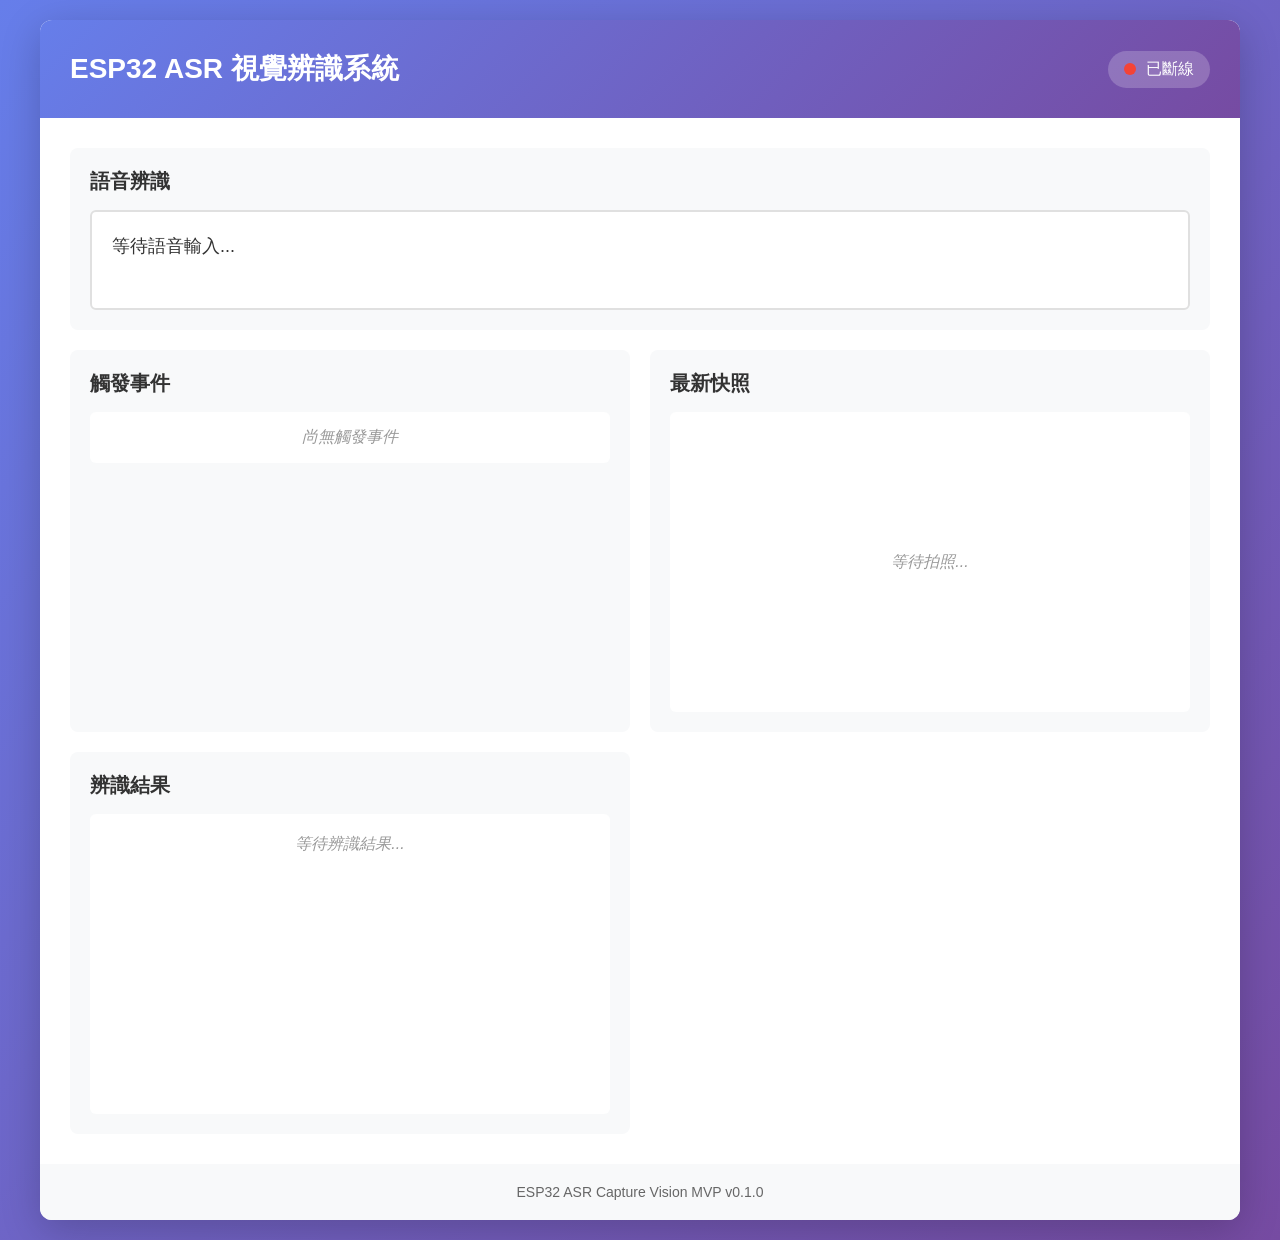
==== web/index.html @ 036031f3 "Initial commit: ESP32 ASR Capture Vision MVP" ====
<!DOCTYPE html>
<html lang="zh-TW">
<head>
    <meta charset="UTF-8">
    <meta name="viewport" content="width=device-width, initial-scale=1.0">
    <title>ESP32 ASR 視覺辨識 MVP</title>
    <link rel="stylesheet" href="style.css">
</head>
<body>
    <div class="container">
        <header>
            <h1>ESP32 ASR 視覺辨識系統</h1>
            <div class="connection-status" id="connectionStatus">
                <span class="status-indicator" id="statusIndicator"></span>
                <span id="statusText">連線中...</span>
            </div>
        </header>

        <main>
            <!-- ASR 文字顯示區域 -->
            <section class="asr-section">
                <h2>語音辨識</h2>
                <div class="asr-display" id="asrDisplay">
                    <div class="asr-text" id="asrText">等待語音輸入...</div>
                </div>
            </section>

            <!-- 觸發事件列表 -->
            <section class="events-section">
                <h2>觸發事件</h2>
                <div class="events-list" id="eventsList">
                    <p class="no-events">尚無觸發事件</p>
                </div>
            </section>

            <!-- 影像顯示區域 -->
            <section class="image-section">
                <h2>最新快照</h2>
                <div class="image-display" id="imageDisplay">
                    <p class="no-image">等待拍照...</p>
                </div>
            </section>

            <!-- 視覺辨識結果 -->
            <section class="vision-section">
                <h2>辨識結果</h2>
                <div class="vision-result" id="visionResult">
                    <p class="no-result">等待辨識結果...</p>
                </div>
            </section>
        </main>

        <footer>
            <p>ESP32 ASR Capture Vision MVP v0.1.0</p>
        </footer>
    </div>

    <script src="app.js"></script>
</body>
</html>
---- web/style.css ----
/* ESP32 ASR Vision MVP - Styles */

* {
    margin: 0;
    padding: 0;
    box-sizing: border-box;
}

body {
    font-family: -apple-system, BlinkMacSystemFont, 'Segoe UI', 'Microsoft JhengHei', sans-serif;
    background: linear-gradient(135deg, #667eea 0%, #764ba2 100%);
    min-height: 100vh;
    padding: 20px;
}

.container {
    max-width: 1200px;
    margin: 0 auto;
    background: white;
    border-radius: 12px;
    box-shadow: 0 10px 40px rgba(0, 0, 0, 0.2);
    overflow: hidden;
}

header {
    background: linear-gradient(135deg, #667eea 0%, #764ba2 100%);
    color: white;
    padding: 30px;
    display: flex;
    justify-content: space-between;
    align-items: center;
}

header h1 {
    font-size: 28px;
    font-weight: 600;
}

.connection-status {
    display: flex;
    align-items: center;
    gap: 10px;
    background: rgba(255, 255, 255, 0.2);
    padding: 8px 16px;
    border-radius: 20px;
}

.status-indicator {
    width: 12px;
    height: 12px;
    border-radius: 50%;
    background: #ffc107;
    animation: pulse 2s infinite;
}

.status-indicator.connected {
    background: #4caf50;
    animation: none;
}

.status-indicator.disconnected {
    background: #f44336;
    animation: none;
}

@keyframes pulse {
    0%, 100% { opacity: 1; }
    50% { opacity: 0.5; }
}

main {
    padding: 30px;
    display: grid;
    grid-template-columns: 1fr 1fr;
    gap: 20px;
}

section {
    background: #f8f9fa;
    border-radius: 8px;
    padding: 20px;
}

section h2 {
    font-size: 20px;
    margin-bottom: 15px;
    color: #333;
}

.asr-section {
    grid-column: 1 / -1;
}

.asr-display {
    background: white;
    border-radius: 6px;
    padding: 20px;
    min-height: 100px;
    border: 2px solid #e0e0e0;
}

.asr-text {
    font-size: 18px;
    line-height: 1.6;
    color: #333;
}

.events-list {
    background: white;
    border-radius: 6px;
    padding: 15px;
    max-height: 300px;
    overflow-y: auto;
}

.event-item {
    padding: 12px;
    margin-bottom: 10px;
    background: #f0f0f0;
    border-radius: 6px;
    border-left: 4px solid #667eea;
}

.event-item .event-time {
    font-size: 12px;
    color: #666;
    margin-bottom: 5px;
}

.event-item .event-text {
    font-size: 14px;
    color: #333;
}

.event-item .event-req-id {
    font-size: 11px;
    color: #999;
    margin-top: 5px;
    font-family: monospace;
}

.image-display {
    background: white;
    border-radius: 6px;
    padding: 20px;
    min-height: 300px;
    display: flex;
    align-items: center;
    justify-content: center;
}

.image-display img {
    max-width: 100%;
    max-height: 400px;
    border-radius: 6px;
}

.vision-result {
    background: white;
    border-radius: 6px;
    padding: 20px;
    min-height: 300px;
}

.vision-result .result-text {
    font-size: 16px;
    line-height: 1.8;
    color: #333;
}

.no-events, .no-image, .no-result {
    color: #999;
    text-align: center;
    font-style: italic;
}

footer {
    background: #f8f9fa;
    padding: 20px;
    text-align: center;
    color: #666;
    font-size: 14px;
}

/* Responsive */
@media (max-width: 768px) {
    main {
        grid-template-columns: 1fr;
    }
    
    header {
        flex-direction: column;
        gap: 15px;
    }
}
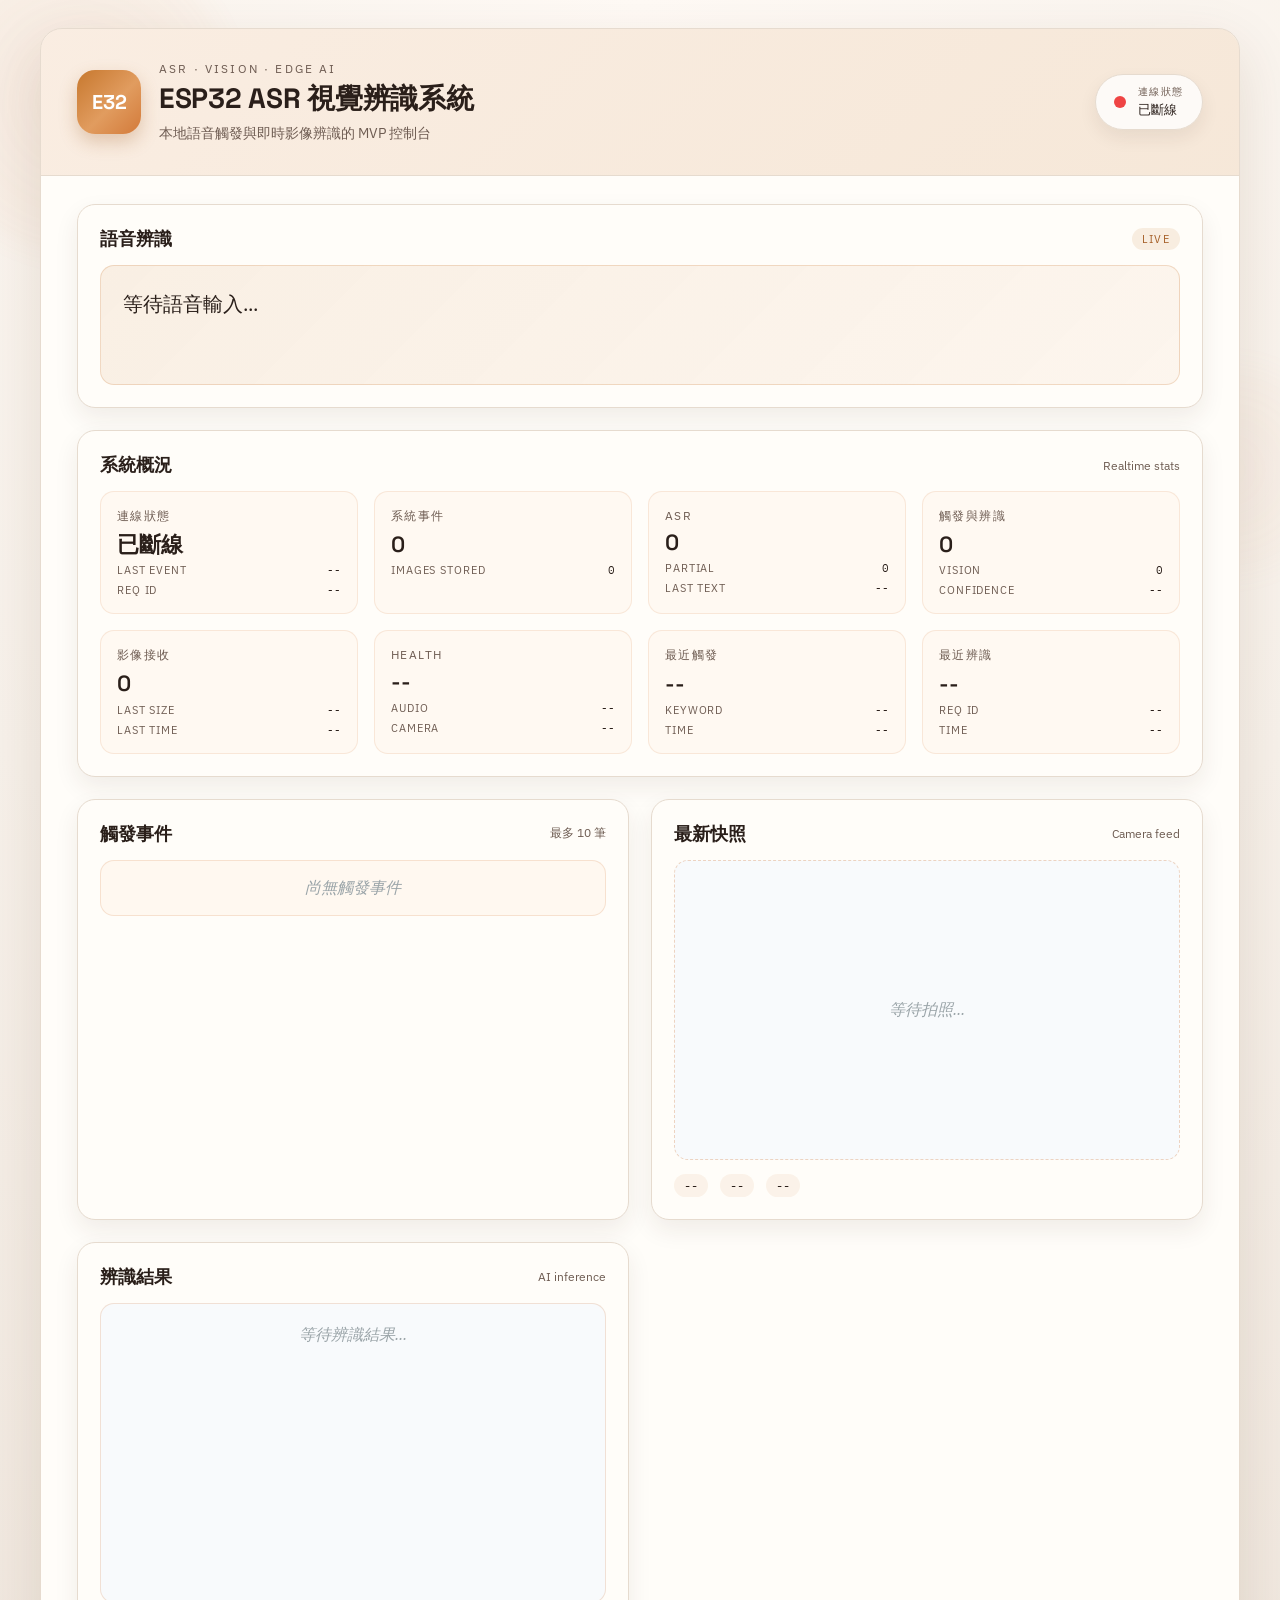
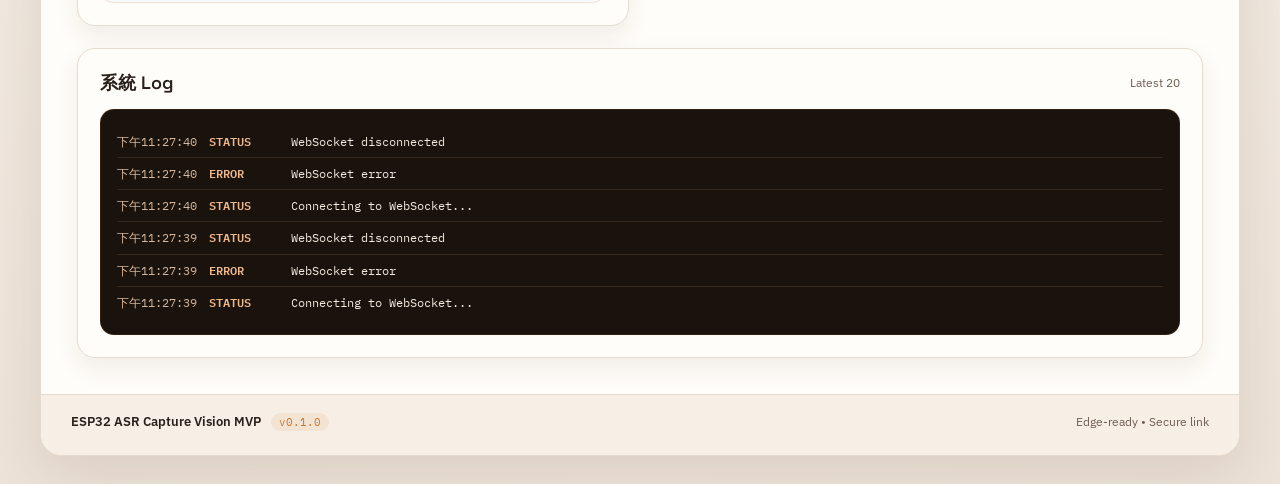
==== commit 4f022e5e: "Updatte Improve Design" ====
--- a/web/index.html
+++ b/web/index.html
@@ -7,52 +7,223 @@
     <link rel="stylesheet" href="style.css">
 </head>
 <body>
-    <div class="container">
-        <header>
-            <h1>ESP32 ASR 視覺辨識系統</h1>
-            <div class="connection-status" id="connectionStatus">
-                <span class="status-indicator" id="statusIndicator"></span>
-                <span id="statusText">連線中...</span>
-            </div>
-        </header>
-
-        <main>
-            <!-- ASR 文字顯示區域 -->
-            <section class="asr-section">
-                <h2>語音辨識</h2>
-                <div class="asr-display" id="asrDisplay">
-                    <div class="asr-text" id="asrText">等待語音輸入...</div>
+    <div class="ambient" aria-hidden="true">
+        <span class="orb orb-1"></span>
+        <span class="orb orb-2"></span>
+        <span class="orb orb-3"></span>
+    </div>
+
+    <div class="page">
+        <div class="container">
+            <header class="topbar">
+                <div class="brand">
+                    <div class="logo">E32</div>
+                    <div class="brand-text">
+                        <p class="eyebrow">ASR · Vision · Edge AI</p>
+                        <h1>ESP32 ASR 視覺辨識系統</h1>
+                        <p class="tagline">本地語音觸發與即時影像辨識的 MVP 控制台</p>
+                    </div>
                 </div>
-            </section>
-
-            <!-- 觸發事件列表 -->
-            <section class="events-section">
-                <h2>觸發事件</h2>
-                <div class="events-list" id="eventsList">
-                    <p class="no-events">尚無觸發事件</p>
+
+                <div class="status-card">
+                    <div class="connection-status" id="connectionStatus">
+                        <span class="status-indicator" id="statusIndicator"></span>
+                        <div class="status-text">
+                            <span class="status-label">連線狀態</span>
+                            <span id="statusText">連線中...</span>
+                        </div>
+                    </div>
                 </div>
-            </section>
-
-            <!-- 影像顯示區域 -->
-            <section class="image-section">
-                <h2>最新快照</h2>
-                <div class="image-display" id="imageDisplay">
-                    <p class="no-image">等待拍照...</p>
+            </header>
+
+            <main class="dashboard">
+                <!-- ASR 文字顯示區域 -->
+                <section class="card asr-section">
+                    <div class="section-header">
+                        <h2>語音辨識</h2>
+                        <span class="section-chip">Live</span>
+                    </div>
+                    <div class="asr-display" id="asrDisplay">
+                        <div class="asr-text" id="asrText">等待語音輸入...</div>
+                    </div>
+                </section>
+
+                <!-- 系統資訊卡 -->
+                <section class="card info-section">
+                    <div class="section-header">
+                        <h2>系統概況</h2>
+                        <span class="section-meta">Realtime stats</span>
+                    </div>
+                    <div class="info-grid">
+                        <div class="info-card">
+                            <p class="info-label">連線狀態</p>
+                            <p class="info-value" id="statWs">連線中</p>
+                            <div class="info-rows">
+                                <div class="info-row">
+                                    <span>Last event</span>
+                                    <span id="statLastEvent">--</span>
+                                </div>
+                                <div class="info-row">
+                                    <span>Req ID</span>
+                                    <span id="statLastReq">--</span>
+                                </div>
+                            </div>
+                        </div>
+                        <div class="info-card">
+                            <p class="info-label">系統事件</p>
+                            <p class="info-value" id="statTotalEvents">0</p>
+                            <div class="info-rows">
+                                <div class="info-row">
+                                    <span>Images stored</span>
+                                    <span id="statImagesStored">0</span>
+                                </div>
+                            </div>
+                        </div>
+                        <div class="info-card">
+                            <p class="info-label">ASR</p>
+                            <p class="info-value" id="statAsrFinal">0</p>
+                            <div class="info-rows">
+                                <div class="info-row">
+                                    <span>Partial</span>
+                                    <span id="statAsrPartial">0</span>
+                                </div>
+                                <div class="info-row">
+                                    <span>Last text</span>
+                                    <span id="statLastAsr">--</span>
+                                </div>
+                            </div>
+                        </div>
+                        <div class="info-card">
+                            <p class="info-label">觸發與辨識</p>
+                            <p class="info-value" id="statTriggers">0</p>
+                            <div class="info-rows">
+                                <div class="info-row">
+                                    <span>Vision</span>
+                                    <span id="statVision">0</span>
+                                </div>
+                                <div class="info-row">
+                                    <span>Confidence</span>
+                                    <span id="statVisionConf">--</span>
+                                </div>
+                            </div>
+                        </div>
+                        <div class="info-card">
+                            <p class="info-label">影像接收</p>
+                            <p class="info-value" id="statImages">0</p>
+                            <div class="info-rows">
+                                <div class="info-row">
+                                    <span>Last size</span>
+                                    <span id="statImageSize">--</span>
+                                </div>
+                                <div class="info-row">
+                                    <span>Last time</span>
+                                    <span id="statImageTime">--</span>
+                                </div>
+                            </div>
+                        </div>
+                        <div class="info-card">
+                            <p class="info-label">Health</p>
+                            <p class="info-value" id="statHealth">--</p>
+                            <div class="info-rows">
+                                <div class="info-row">
+                                    <span>Audio</span>
+                                    <span id="statAudio">--</span>
+                                </div>
+                                <div class="info-row">
+                                    <span>Camera</span>
+                                    <span id="statCamera">--</span>
+                                </div>
+                            </div>
+                        </div>
+                        <div class="info-card">
+                            <p class="info-label">最近觸發</p>
+                            <p class="info-value" id="statLastTrigger">--</p>
+                            <div class="info-rows">
+                                <div class="info-row">
+                                    <span>Keyword</span>
+                                    <span id="statTriggerKeyword">--</span>
+                                </div>
+                                <div class="info-row">
+                                    <span>Time</span>
+                                    <span id="statTriggerTime">--</span>
+                                </div>
+                            </div>
+                        </div>
+                        <div class="info-card">
+                            <p class="info-label">最近辨識</p>
+                            <p class="info-value" id="statLastVision">--</p>
+                            <div class="info-rows">
+                                <div class="info-row">
+                                    <span>Req ID</span>
+                                    <span id="statVisionReq">--</span>
+                                </div>
+                                <div class="info-row">
+                                    <span>Time</span>
+                                    <span id="statVisionTime">--</span>
+                                </div>
+                            </div>
+                        </div>
+                    </div>
+                </section>
+
+                <!-- 觸發事件列表 -->
+                <section class="card events-section">
+                    <div class="section-header">
+                        <h2>觸發事件</h2>
+                        <span class="section-meta">最多 10 筆</span>
+                    </div>
+                    <div class="events-list" id="eventsList">
+                        <p class="no-events">尚無觸發事件</p>
+                    </div>
+                </section>
+
+                <!-- 影像顯示區域 -->
+                <section class="card image-section">
+                    <div class="section-header">
+                        <h2>最新快照</h2>
+                        <span class="section-meta">Camera feed</span>
+                    </div>
+                    <div class="image-display" id="imageDisplay">
+                        <p class="no-image">等待拍照...</p>
+                    </div>
+                    <div class="image-meta">
+                        <span id="imageFilename">--</span>
+                        <span id="imageSize">--</span>
+                        <span id="imageTime">--</span>
+                    </div>
+                </section>
+
+                <!-- 視覺辨識結果 -->
+                <section class="card vision-section">
+                    <div class="section-header">
+                        <h2>辨識結果</h2>
+                        <span class="section-meta">AI inference</span>
+                    </div>
+                    <div class="vision-result" id="visionResult">
+                        <p class="no-result">等待辨識結果...</p>
+                    </div>
+                </section>
+
+                <!-- 系統 Log -->
+                <section class="card log-section">
+                    <div class="section-header">
+                        <h2>系統 Log</h2>
+                        <span class="section-meta">Latest 20</span>
+                    </div>
+                    <div class="log-list" id="logList">
+                        <p class="no-log">尚無系統紀錄</p>
+                    </div>
+                </section>
+            </main>
+
+            <footer>
+                <div class="footer-left">
+                    <span class="footer-title">ESP32 ASR Capture Vision MVP</span>
+                    <span class="footer-version">v0.1.0</span>
                 </div>
-            </section>
-
-            <!-- 視覺辨識結果 -->
-            <section class="vision-section">
-                <h2>辨識結果</h2>
-                <div class="vision-result" id="visionResult">
-                    <p class="no-result">等待辨識結果...</p>
-                </div>
-            </section>
-        </main>
-
-        <footer>
-            <p>ESP32 ASR Capture Vision MVP v0.1.0</p>
-        </footer>
+                <span class="footer-right">Edge-ready • Secure link</span>
+            </footer>
+        </div>
     </div>
 
     <script src="app.js"></script>
--- a/web/style.css
+++ b/web/style.css
@@ -1,4 +1,20 @@
-/* ESP32 ASR Vision MVP - Styles */
+@import url('https://fonts.googleapis.com/css2?family=IBM+Plex+Mono:wght@400;500&family=IBM+Plex+Sans:wght@400;500;600&family=Space+Grotesk:wght@400;500;600;700&display=swap');
+
+:root {
+    color-scheme: light;
+    --bg-1: #f7f1ea;
+    --bg-2: #ede3d9;
+    --ink: #2a1f1a;
+    --muted: #6e5c52;
+    --card: #fffdf9;
+    --border: #e6dbcf;
+    --accent: #c7782e;
+    --accent-soft: rgba(199, 120, 46, 0.1);
+    --accent-2: #d37a3a;
+    --shadow: 0 20px 60px rgba(70, 42, 20, 0.12);
+    --shadow-soft: 0 10px 24px rgba(70, 42, 20, 0.08);
+    --radius: 18px;
+}
 
 * {
     margin: 0;
@@ -7,84 +23,237 @@
 }
 
 body {
-    font-family: -apple-system, BlinkMacSystemFont, 'Segoe UI', 'Microsoft JhengHei', sans-serif;
-    background: linear-gradient(135deg, #667eea 0%, #764ba2 100%);
+    font-family: 'IBM Plex Sans', 'Microsoft JhengHei', sans-serif;
+    color: var(--ink);
+    background: radial-gradient(circle at top, #fffaf5 0%, var(--bg-1) 45%, var(--bg-2) 100%);
     min-height: 100vh;
-    padding: 20px;
+    padding: 28px;
+    position: relative;
+    overflow-x: hidden;
+}
+
+.ambient {
+    position: fixed;
+    inset: 0;
+    pointer-events: none;
+    overflow: hidden;
+    z-index: 0;
+}
+
+.orb {
+    position: absolute;
+    border-radius: 999px;
+    filter: blur(12px);
+    opacity: 0.35;
+    animation: float 12s ease-in-out infinite;
+}
+
+.orb-1 {
+    width: 320px;
+    height: 320px;
+    background: radial-gradient(circle, rgba(211, 122, 58, 0.28), rgba(211, 122, 58, 0));
+    top: -60px;
+    left: -80px;
+}
+
+.orb-2 {
+    width: 280px;
+    height: 280px;
+    background: radial-gradient(circle, rgba(199, 120, 46, 0.24), rgba(199, 120, 46, 0));
+    bottom: -80px;
+    right: 10%;
+    animation-delay: 1.5s;
+}
+
+.orb-3 {
+    width: 220px;
+    height: 220px;
+    background: radial-gradient(circle, rgba(221, 166, 125, 0.22), rgba(221, 166, 125, 0));
+    top: 40%;
+    right: -60px;
+    animation-delay: 3s;
+}
+
+@keyframes float {
+    0%, 100% {
+        transform: translateY(0px) translateX(0px);
+    }
+    50% {
+        transform: translateY(-12px) translateX(8px);
+    }
+}
+
+.page {
+    position: relative;
+    z-index: 1;
 }
 
 .container {
     max-width: 1200px;
     margin: 0 auto;
-    background: white;
-    border-radius: 12px;
-    box-shadow: 0 10px 40px rgba(0, 0, 0, 0.2);
+    background: var(--card);
+    border-radius: calc(var(--radius) + 4px);
+    box-shadow: var(--shadow);
+    border: 1px solid var(--border);
     overflow: hidden;
 }
 
-header {
-    background: linear-gradient(135deg, #667eea 0%, #764ba2 100%);
+.topbar {
+    display: grid;
+    grid-template-columns: 1fr auto;
+    gap: 24px;
+    align-items: center;
+    padding: 32px 36px;
+    background: linear-gradient(135deg, rgba(211, 122, 58, 0.12), rgba(199, 120, 46, 0.16));
+    border-bottom: 1px solid var(--border);
+}
+
+.brand {
+    display: flex;
+    align-items: center;
+    gap: 18px;
+}
+
+.logo {
+    width: 64px;
+    height: 64px;
+    border-radius: 18px;
+    display: grid;
+    place-items: center;
+    font-family: 'Space Grotesk', sans-serif;
+    font-weight: 700;
+    font-size: 20px;
     color: white;
-    padding: 30px;
-    display: flex;
-    justify-content: space-between;
-    align-items: center;
-}
-
-header h1 {
+    background: linear-gradient(135deg, var(--accent), #e19c5f 55%, var(--accent-2));
+    box-shadow: 0 8px 18px rgba(162, 92, 35, 0.28);
+}
+
+.brand-text h1 {
+    font-family: 'Space Grotesk', sans-serif;
     font-size: 28px;
-    font-weight: 600;
+    font-weight: 700;
+    letter-spacing: -0.01em;
+    margin-bottom: 6px;
+}
+
+.eyebrow {
+    font-size: 12px;
+    text-transform: uppercase;
+    letter-spacing: 0.18em;
+    color: var(--muted);
+    margin-bottom: 4px;
+}
+
+.tagline {
+    font-size: 14px;
+    color: var(--muted);
+}
+
+.status-card {
+    background: rgba(255, 255, 255, 0.8);
+    border: 1px solid var(--border);
+    border-radius: 999px;
+    padding: 10px 18px;
+    box-shadow: 0 8px 18px rgba(70, 42, 20, 0.08);
 }
 
 .connection-status {
     display: flex;
     align-items: center;
-    gap: 10px;
-    background: rgba(255, 255, 255, 0.2);
-    padding: 8px 16px;
-    border-radius: 20px;
+    gap: 12px;
 }
 
 .status-indicator {
     width: 12px;
     height: 12px;
     border-radius: 50%;
-    background: #ffc107;
+    background: #f59e0b;
     animation: pulse 2s infinite;
 }
 
 .status-indicator.connected {
-    background: #4caf50;
+    background: #22c55e;
     animation: none;
 }
 
 .status-indicator.disconnected {
-    background: #f44336;
+    background: #ef4444;
     animation: none;
 }
 
+.status-text {
+    display: flex;
+    flex-direction: column;
+    gap: 2px;
+    font-size: 13px;
+}
+
+.status-label {
+    text-transform: uppercase;
+    letter-spacing: 0.16em;
+    font-size: 10px;
+    color: var(--muted);
+}
+
 @keyframes pulse {
-    0%, 100% { opacity: 1; }
-    50% { opacity: 0.5; }
-}
-
-main {
-    padding: 30px;
+    0%, 100% {
+        opacity: 1;
+    }
+    50% {
+        opacity: 0.4;
+    }
+}
+
+.dashboard {
+    padding: 28px 36px 36px;
     display: grid;
-    grid-template-columns: 1fr 1fr;
-    gap: 20px;
-}
-
-section {
-    background: #f8f9fa;
-    border-radius: 8px;
-    padding: 20px;
-}
-
-section h2 {
-    font-size: 20px;
-    margin-bottom: 15px;
-    color: #333;
+    grid-template-columns: repeat(2, minmax(0, 1fr));
+    gap: 22px;
+}
+
+.card {
+    background: var(--card);
+    border-radius: var(--radius);
+    border: 1px solid var(--border);
+    padding: 22px;
+    box-shadow: var(--shadow-soft);
+    display: flex;
+    flex-direction: column;
+    gap: 14px;
+    transition: transform 0.2s ease, box-shadow 0.2s ease, border-color 0.2s ease;
+}
+
+.card:hover {
+    transform: translateY(-1px);
+    box-shadow: 0 16px 36px rgba(70, 42, 20, 0.14);
+    border-color: rgba(199, 120, 46, 0.35);
+}
+
+.section-header {
+    display: flex;
+    align-items: center;
+    justify-content: space-between;
+}
+
+.section-header h2 {
+    font-family: 'Space Grotesk', sans-serif;
+    font-size: 18px;
+    font-weight: 600;
+}
+
+.section-chip {
+    background: rgba(199, 120, 46, 0.12);
+    color: #a55f27;
+    border-radius: 999px;
+    font-size: 11px;
+    padding: 4px 10px;
+    letter-spacing: 0.12em;
+    text-transform: uppercase;
+}
+
+.section-meta {
+    font-size: 12px;
+    color: var(--muted);
 }
 
 .asr-section {
@@ -92,104 +261,318 @@
 }
 
 .asr-display {
+    background: linear-gradient(135deg, rgba(199, 120, 46, 0.1), rgba(211, 122, 58, 0.06));
+    border-radius: 14px;
+    padding: 22px;
+    min-height: 120px;
+    border: 1px solid rgba(199, 120, 46, 0.22);
+}
+
+.asr-text {
+    font-size: 20px;
+    line-height: 1.6;
+    color: var(--ink);
+}
+
+.events-list {
+    background: #fff8f0;
+    border-radius: 14px;
+    padding: 16px;
+    max-height: 320px;
+    overflow-y: auto;
+    border: 1px solid rgba(211, 122, 58, 0.18);
+}
+
+.event-item {
+    padding: 12px 14px;
+    margin-bottom: 10px;
     background: white;
-    border-radius: 6px;
-    padding: 20px;
-    min-height: 100px;
-    border: 2px solid #e0e0e0;
-}
-
-.asr-text {
-    font-size: 18px;
-    line-height: 1.6;
-    color: #333;
-}
-
-.events-list {
-    background: white;
-    border-radius: 6px;
-    padding: 15px;
-    max-height: 300px;
-    overflow-y: auto;
-}
-
-.event-item {
-    padding: 12px;
-    margin-bottom: 10px;
-    background: #f0f0f0;
-    border-radius: 6px;
-    border-left: 4px solid #667eea;
+    border-radius: 12px;
+    border-left: 4px solid var(--accent-2);
+    box-shadow: 0 6px 14px rgba(70, 42, 20, 0.08);
+}
+
+.event-item:last-child {
+    margin-bottom: 0;
 }
 
 .event-item .event-time {
     font-size: 12px;
-    color: #666;
-    margin-bottom: 5px;
+    color: var(--muted);
+    margin-bottom: 6px;
 }
 
 .event-item .event-text {
     font-size: 14px;
-    color: #333;
+    color: var(--ink);
 }
 
 .event-item .event-req-id {
     font-size: 11px;
-    color: #999;
-    margin-top: 5px;
-    font-family: monospace;
+    color: #9aa4a8;
+    margin-top: 6px;
+    font-family: 'IBM Plex Mono', monospace;
 }
 
 .image-display {
-    background: white;
-    border-radius: 6px;
+    background: #f8fafc;
+    border-radius: 14px;
     padding: 20px;
     min-height: 300px;
     display: flex;
     align-items: center;
     justify-content: center;
+    border: 1px dashed rgba(211, 122, 58, 0.3);
 }
 
 .image-display img {
     max-width: 100%;
     max-height: 400px;
-    border-radius: 6px;
+    border-radius: 10px;
+    box-shadow: 0 10px 24px rgba(15, 23, 42, 0.16);
+}
+
+.image-meta {
+    display: flex;
+    flex-wrap: wrap;
+    gap: 12px;
+    font-size: 12px;
+    color: var(--muted);
+}
+
+.image-meta span {
+    background: rgba(199, 120, 46, 0.08);
+    border-radius: 999px;
+    padding: 4px 10px;
+    font-family: 'IBM Plex Mono', monospace;
+    color: var(--ink);
 }
 
 .vision-result {
-    background: white;
-    border-radius: 6px;
+    background: #f8fafc;
+    border-radius: 14px;
     padding: 20px;
     min-height: 300px;
+    border: 1px solid rgba(211, 122, 58, 0.2);
 }
 
 .vision-result .result-text {
     font-size: 16px;
     line-height: 1.8;
-    color: #333;
-}
-
-.no-events, .no-image, .no-result {
-    color: #999;
+    color: var(--ink);
+}
+
+.no-events,
+.no-image,
+.no-result,
+.no-log {
+    color: #9aa4a8;
     text-align: center;
     font-style: italic;
 }
 
 footer {
-    background: #f8f9fa;
-    padding: 20px;
-    text-align: center;
-    color: #666;
-    font-size: 14px;
-}
-
-/* Responsive */
-@media (max-width: 768px) {
-    main {
+    padding: 18px 30px 24px;
+    display: flex;
+    align-items: center;
+    justify-content: space-between;
+    background: #f7efe6;
+    border-top: 1px solid var(--border);
+    font-size: 13px;
+    color: var(--muted);
+}
+
+.footer-left {
+    display: flex;
+    align-items: center;
+    gap: 10px;
+}
+
+.footer-title {
+    font-weight: 600;
+    color: var(--ink);
+}
+
+.footer-version {
+    font-family: 'IBM Plex Mono', monospace;
+    background: var(--accent-soft);
+    color: var(--accent);
+    padding: 2px 8px;
+    border-radius: 999px;
+    font-size: 11px;
+}
+
+.footer-right {
+    font-size: 12px;
+}
+
+.info-section {
+    grid-column: 1 / -1;
+}
+
+.info-grid {
+    display: grid;
+    grid-template-columns: repeat(4, minmax(0, 1fr));
+    gap: 16px;
+}
+
+.info-card {
+    background: #fff9f2;
+    border-radius: 14px;
+    padding: 16px;
+    border: 1px solid rgba(211, 122, 58, 0.14);
+    display: flex;
+    flex-direction: column;
+    gap: 6px;
+}
+
+.info-label {
+    font-size: 12px;
+    text-transform: uppercase;
+    letter-spacing: 0.12em;
+    color: var(--muted);
+}
+
+.info-value {
+    font-family: 'Space Grotesk', sans-serif;
+    font-size: 22px;
+    font-weight: 600;
+    color: var(--ink);
+    line-height: 1.2;
+    white-space: nowrap;
+    overflow: hidden;
+    text-overflow: ellipsis;
+}
+
+.info-sub {
+    font-size: 12px;
+    color: var(--muted);
+}
+
+.info-rows {
+    display: flex;
+    flex-direction: column;
+    gap: 6px;
+}
+
+.info-row {
+    display: flex;
+    justify-content: space-between;
+    gap: 10px;
+    font-size: 11px;
+    text-transform: uppercase;
+    letter-spacing: 0.08em;
+    color: var(--muted);
+}
+
+.info-row span:last-child {
+    font-family: 'IBM Plex Mono', monospace;
+    color: var(--ink);
+    text-transform: none;
+    letter-spacing: 0;
+    font-size: 11px;
+}
+
+.log-section {
+    grid-column: 1 / -1;
+}
+
+.log-list {
+    background: #1a120d;
+    color: #f3e9df;
+    border-radius: 14px;
+    padding: 16px;
+    min-height: 180px;
+    max-height: 260px;
+    overflow-y: auto;
+    font-family: 'IBM Plex Mono', monospace;
+    font-size: 12px;
+    line-height: 1.6;
+    border: 1px solid rgba(90, 52, 24, 0.45);
+}
+
+.log-line {
+    display: flex;
+    gap: 12px;
+    align-items: flex-start;
+    padding: 6px 0;
+    border-bottom: 1px solid rgba(224, 174, 130, 0.14);
+}
+
+.log-line:last-child {
+    border-bottom: none;
+}
+
+.log-time {
+    color: #d7b79b;
+    min-width: 64px;
+}
+
+.log-tag {
+    color: #f0b887;
+    font-weight: 600;
+    min-width: 70px;
+}
+
+.log-msg {
+    color: #f3e9df;
+    flex: 1;
+}
+
+@media (max-width: 980px) {
+    .topbar {
         grid-template-columns: 1fr;
     }
-    
-    header {
+
+    .status-card {
+        width: fit-content;
+    }
+
+    .info-grid {
+        grid-template-columns: repeat(2, minmax(0, 1fr));
+    }
+}
+
+@media (max-width: 860px) {
+    body {
+        padding: 18px;
+    }
+
+    .dashboard {
+        grid-template-columns: 1fr;
+        padding: 24px;
+    }
+
+    .brand {
         flex-direction: column;
-        gap: 15px;
-    }
-}
+        align-items: flex-start;
+    }
+
+    footer {
+        flex-direction: column;
+        gap: 8px;
+        align-items: flex-start;
+    }
+}
+
+@media (max-width: 720px) {
+    .info-grid {
+        grid-template-columns: 1fr;
+    }
+}
+
+@media (max-width: 560px) {
+    .topbar {
+        padding: 24px;
+    }
+
+    .brand-text h1 {
+        font-size: 22px;
+    }
+
+    .logo {
+        width: 54px;
+        height: 54px;
+        font-size: 18px;
+    }
+}
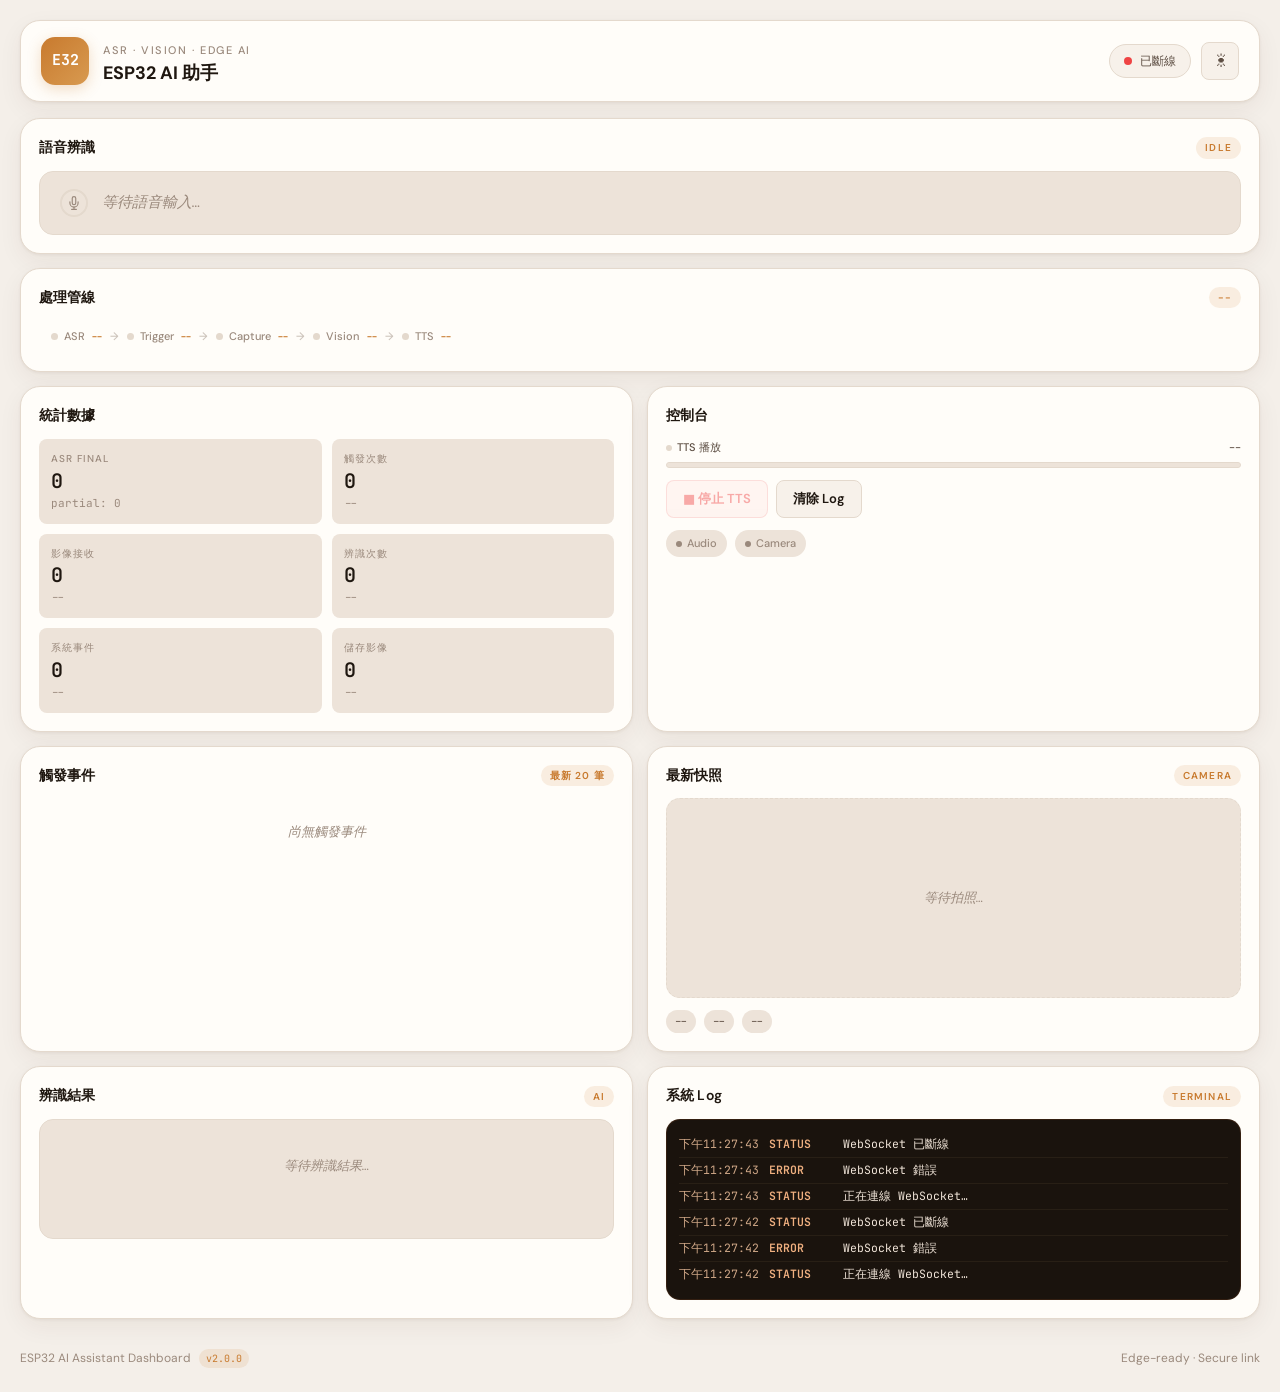
==== commit 55f40f96: "update Web Design" ====
--- a/web/index.html
+++ b/web/index.html
@@ -1,231 +1,308 @@
 <!DOCTYPE html>
-<html lang="zh-TW">
+<html lang="zh-TW" data-theme="light">
 <head>
-    <meta charset="UTF-8">
-    <meta name="viewport" content="width=device-width, initial-scale=1.0">
-    <title>ESP32 ASR 視覺辨識 MVP</title>
-    <link rel="stylesheet" href="style.css">
+  <meta charset="UTF-8">
+  <meta name="viewport" content="width=device-width, initial-scale=1.0">
+  <meta name="description" content="ESP32 AI 語音視覺辨識助手即時控制台">
+  <meta name="theme-color" content="#c87a2e">
+  <title>ESP32 AI Assistant</title>
+  <link rel="manifest" href="manifest.json">
+  <link rel="stylesheet" href="style.css">
 </head>
 <body>
-    <div class="ambient" aria-hidden="true">
-        <span class="orb orb-1"></span>
-        <span class="orb orb-2"></span>
-        <span class="orb orb-3"></span>
-    </div>
-
-    <div class="page">
-        <div class="container">
-            <header class="topbar">
-                <div class="brand">
-                    <div class="logo">E32</div>
-                    <div class="brand-text">
-                        <p class="eyebrow">ASR · Vision · Edge AI</p>
-                        <h1>ESP32 ASR 視覺辨識系統</h1>
-                        <p class="tagline">本地語音觸發與即時影像辨識的 MVP 控制台</p>
-                    </div>
-                </div>
-
-                <div class="status-card">
-                    <div class="connection-status" id="connectionStatus">
-                        <span class="status-indicator" id="statusIndicator"></span>
-                        <div class="status-text">
-                            <span class="status-label">連線狀態</span>
-                            <span id="statusText">連線中...</span>
-                        </div>
-                    </div>
-                </div>
-            </header>
-
-            <main class="dashboard">
-                <!-- ASR 文字顯示區域 -->
-                <section class="card asr-section">
-                    <div class="section-header">
-                        <h2>語音辨識</h2>
-                        <span class="section-chip">Live</span>
-                    </div>
-                    <div class="asr-display" id="asrDisplay">
-                        <div class="asr-text" id="asrText">等待語音輸入...</div>
-                    </div>
-                </section>
-
-                <!-- 系統資訊卡 -->
-                <section class="card info-section">
-                    <div class="section-header">
-                        <h2>系統概況</h2>
-                        <span class="section-meta">Realtime stats</span>
-                    </div>
-                    <div class="info-grid">
-                        <div class="info-card">
-                            <p class="info-label">連線狀態</p>
-                            <p class="info-value" id="statWs">連線中</p>
-                            <div class="info-rows">
-                                <div class="info-row">
-                                    <span>Last event</span>
-                                    <span id="statLastEvent">--</span>
-                                </div>
-                                <div class="info-row">
-                                    <span>Req ID</span>
-                                    <span id="statLastReq">--</span>
-                                </div>
-                            </div>
-                        </div>
-                        <div class="info-card">
-                            <p class="info-label">系統事件</p>
-                            <p class="info-value" id="statTotalEvents">0</p>
-                            <div class="info-rows">
-                                <div class="info-row">
-                                    <span>Images stored</span>
-                                    <span id="statImagesStored">0</span>
-                                </div>
-                            </div>
-                        </div>
-                        <div class="info-card">
-                            <p class="info-label">ASR</p>
-                            <p class="info-value" id="statAsrFinal">0</p>
-                            <div class="info-rows">
-                                <div class="info-row">
-                                    <span>Partial</span>
-                                    <span id="statAsrPartial">0</span>
-                                </div>
-                                <div class="info-row">
-                                    <span>Last text</span>
-                                    <span id="statLastAsr">--</span>
-                                </div>
-                            </div>
-                        </div>
-                        <div class="info-card">
-                            <p class="info-label">觸發與辨識</p>
-                            <p class="info-value" id="statTriggers">0</p>
-                            <div class="info-rows">
-                                <div class="info-row">
-                                    <span>Vision</span>
-                                    <span id="statVision">0</span>
-                                </div>
-                                <div class="info-row">
-                                    <span>Confidence</span>
-                                    <span id="statVisionConf">--</span>
-                                </div>
-                            </div>
-                        </div>
-                        <div class="info-card">
-                            <p class="info-label">影像接收</p>
-                            <p class="info-value" id="statImages">0</p>
-                            <div class="info-rows">
-                                <div class="info-row">
-                                    <span>Last size</span>
-                                    <span id="statImageSize">--</span>
-                                </div>
-                                <div class="info-row">
-                                    <span>Last time</span>
-                                    <span id="statImageTime">--</span>
-                                </div>
-                            </div>
-                        </div>
-                        <div class="info-card">
-                            <p class="info-label">Health</p>
-                            <p class="info-value" id="statHealth">--</p>
-                            <div class="info-rows">
-                                <div class="info-row">
-                                    <span>Audio</span>
-                                    <span id="statAudio">--</span>
-                                </div>
-                                <div class="info-row">
-                                    <span>Camera</span>
-                                    <span id="statCamera">--</span>
-                                </div>
-                            </div>
-                        </div>
-                        <div class="info-card">
-                            <p class="info-label">最近觸發</p>
-                            <p class="info-value" id="statLastTrigger">--</p>
-                            <div class="info-rows">
-                                <div class="info-row">
-                                    <span>Keyword</span>
-                                    <span id="statTriggerKeyword">--</span>
-                                </div>
-                                <div class="info-row">
-                                    <span>Time</span>
-                                    <span id="statTriggerTime">--</span>
-                                </div>
-                            </div>
-                        </div>
-                        <div class="info-card">
-                            <p class="info-label">最近辨識</p>
-                            <p class="info-value" id="statLastVision">--</p>
-                            <div class="info-rows">
-                                <div class="info-row">
-                                    <span>Req ID</span>
-                                    <span id="statVisionReq">--</span>
-                                </div>
-                                <div class="info-row">
-                                    <span>Time</span>
-                                    <span id="statVisionTime">--</span>
-                                </div>
-                            </div>
-                        </div>
-                    </div>
-                </section>
-
-                <!-- 觸發事件列表 -->
-                <section class="card events-section">
-                    <div class="section-header">
-                        <h2>觸發事件</h2>
-                        <span class="section-meta">最多 10 筆</span>
-                    </div>
-                    <div class="events-list" id="eventsList">
-                        <p class="no-events">尚無觸發事件</p>
-                    </div>
-                </section>
-
-                <!-- 影像顯示區域 -->
-                <section class="card image-section">
-                    <div class="section-header">
-                        <h2>最新快照</h2>
-                        <span class="section-meta">Camera feed</span>
-                    </div>
-                    <div class="image-display" id="imageDisplay">
-                        <p class="no-image">等待拍照...</p>
-                    </div>
-                    <div class="image-meta">
-                        <span id="imageFilename">--</span>
-                        <span id="imageSize">--</span>
-                        <span id="imageTime">--</span>
-                    </div>
-                </section>
-
-                <!-- 視覺辨識結果 -->
-                <section class="card vision-section">
-                    <div class="section-header">
-                        <h2>辨識結果</h2>
-                        <span class="section-meta">AI inference</span>
-                    </div>
-                    <div class="vision-result" id="visionResult">
-                        <p class="no-result">等待辨識結果...</p>
-                    </div>
-                </section>
-
-                <!-- 系統 Log -->
-                <section class="card log-section">
-                    <div class="section-header">
-                        <h2>系統 Log</h2>
-                        <span class="section-meta">Latest 20</span>
-                    </div>
-                    <div class="log-list" id="logList">
-                        <p class="no-log">尚無系統紀錄</p>
-                    </div>
-                </section>
-            </main>
-
-            <footer>
-                <div class="footer-left">
-                    <span class="footer-title">ESP32 ASR Capture Vision MVP</span>
-                    <span class="footer-version">v0.1.0</span>
-                </div>
-                <span class="footer-right">Edge-ready • Secure link</span>
-            </footer>
-        </div>
-    </div>
-
-    <script src="app.js"></script>
-</body>
+  <!-- Toast container (managed by JS) -->
+  <div class="toast-container" id="toastContainer" aria-live="polite" aria-label="通知訊息"></div>
+
+  <div class="app-shell">
+    <!-- ═══ Header ═══ -->
+    <header class="header" role="banner">
+      <div class="header-brand">
+        <div class="brand-logo" aria-hidden="true">E32</div>
+        <div class="brand-text">
+          <span class="brand-eyebrow">ASR · Vision · Edge AI</span>
+          <h1>ESP32 AI 助手</h1>
+        </div>
+      </div>
+      <div class="header-actions">
+        <div class="conn-badge" id="connBadge" data-status="connecting"
+             role="status" aria-label="WebSocket 連線狀態">
+          <span class="conn-dot" aria-hidden="true"></span>
+          <span id="connText">連線中…</span>
+        </div>
+        <button class="theme-toggle" id="themeToggle"
+                aria-label="切換深色/淺色模式" title="切換主題">
+          <span class="icon-sun" aria-hidden="true">☀</span>
+          <span class="icon-moon" aria-hidden="true">☾</span>
+        </button>
+      </div>
+    </header>
+
+    <!-- ═══ Dashboard ═══ -->
+    <main class="dashboard" role="main" aria-label="主控台">
+
+      <!-- ASR — full width -->
+      <section class="card card--asr" aria-label="語音辨識">
+        <div class="card-header">
+          <h2>語音辨識</h2>
+          <span class="card-chip" id="asrChip">Idle</span>
+        </div>
+        <div class="asr-box" id="asrBox" data-listening="false">
+          <div class="mic-indicator" id="micIndicator" data-active="false"
+               role="img" aria-label="麥克風狀態">
+            <svg viewBox="0 0 24 24" fill="none" stroke="currentColor" stroke-width="2"
+                 stroke-linecap="round" stroke-linejoin="round">
+              <path d="M12 1a3 3 0 0 0-3 3v8a3 3 0 0 0 6 0V4a3 3 0 0 0-3-3z"/>
+              <path d="M19 10v2a7 7 0 0 1-14 0v-2"/>
+              <line x1="12" y1="19" x2="12" y2="23"/>
+              <line x1="8" y1="23" x2="16" y2="23"/>
+            </svg>
+          </div>
+          <div class="asr-text empty" id="asrText" aria-live="polite">等待語音輸入…</div>
+        </div>
+      </section>
+
+      <!-- Pipeline latency — full width -->
+      <section class="card card--pipeline" aria-label="處理管線延遲">
+        <div class="card-header">
+          <h2>處理管線</h2>
+          <span class="card-chip" id="pipelineChip">--</span>
+        </div>
+        <div class="pipeline" role="list" aria-label="管線階段">
+          <div class="pipeline-stage" data-stage="asr" data-active="false" role="listitem">
+            <span class="pipeline-dot" aria-hidden="true"></span>
+            <span>ASR</span>
+            <span class="pipeline-ms" id="pMs_asr">--</span>
+          </div>
+          <div class="pipeline-stage" data-stage="trigger" data-active="false" role="listitem">
+            <span class="pipeline-dot" aria-hidden="true"></span>
+            <span>Trigger</span>
+            <span class="pipeline-ms" id="pMs_trigger">--</span>
+          </div>
+          <div class="pipeline-stage" data-stage="capture" data-active="false" role="listitem">
+            <span class="pipeline-dot" aria-hidden="true"></span>
+            <span>Capture</span>
+            <span class="pipeline-ms" id="pMs_capture">--</span>
+          </div>
+          <div class="pipeline-stage" data-stage="vision" data-active="false" role="listitem">
+            <span class="pipeline-dot" aria-hidden="true"></span>
+            <span>Vision</span>
+            <span class="pipeline-ms" id="pMs_vision">--</span>
+          </div>
+          <div class="pipeline-stage" data-stage="tts" data-active="false" role="listitem">
+            <span class="pipeline-dot" aria-hidden="true"></span>
+            <span>TTS</span>
+            <span class="pipeline-ms" id="pMs_tts">--</span>
+          </div>
+        </div>
+      </section>
+
+      <!-- Stats -->
+      <section class="card card--stats" aria-label="系統統計">
+        <div class="card-header">
+          <h2>統計數據</h2>
+        </div>
+        <div class="stats-grid">
+          <div class="stat-item">
+            <span class="stat-label">ASR Final</span>
+            <span class="stat-value" id="sAsrFinal">0</span>
+            <span class="stat-sub" id="sAsrPartial">partial: 0</span>
+          </div>
+          <div class="stat-item">
+            <span class="stat-label">觸發次數</span>
+            <span class="stat-value" id="sTriggers">0</span>
+            <span class="stat-sub" id="sLastKeyword">--</span>
+          </div>
+          <div class="stat-item">
+            <span class="stat-label">影像接收</span>
+            <span class="stat-value" id="sImages">0</span>
+            <span class="stat-sub" id="sImageSize">--</span>
+          </div>
+          <div class="stat-item">
+            <span class="stat-label">辨識次數</span>
+            <span class="stat-value" id="sVision">0</span>
+            <span class="stat-sub" id="sVisionConf">--</span>
+          </div>
+          <div class="stat-item">
+            <span class="stat-label">系統事件</span>
+            <span class="stat-value" id="sTotalEvents">0</span>
+            <span class="stat-sub" id="sLastEvent">--</span>
+          </div>
+          <div class="stat-item">
+            <span class="stat-label">儲存影像</span>
+            <span class="stat-value" id="sImagesStored">0</span>
+            <span class="stat-sub" id="sHealthStatus">--</span>
+          </div>
+        </div>
+      </section>
+
+      <!-- Controls -->
+      <section class="card card--controls" aria-label="控制面板">
+        <div class="card-header">
+          <h2>控制台</h2>
+        </div>
+        <div class="controls-group">
+          <!-- TTS progress -->
+          <div class="tts-bar-wrap">
+            <div class="tts-bar-label">
+              <span class="speaker-icon">
+                <span class="speaker-indicator" id="speakerDot" data-active="false" aria-hidden="true"></span>
+                TTS 播放
+              </span>
+              <span id="ttsPercent">--</span>
+            </div>
+            <div class="tts-bar-track" role="progressbar" aria-label="TTS 播放進度"
+                 aria-valuenow="0" aria-valuemin="0" aria-valuemax="100">
+              <div class="tts-bar-fill" id="ttsBarFill"></div>
+            </div>
+          </div>
+
+          <!-- Action buttons -->
+          <div class="btn-row">
+            <button class="btn btn--danger" id="btnStopTts" disabled
+                    aria-label="停止 TTS 播放">
+              ■ 停止 TTS
+            </button>
+            <button class="btn" id="btnClearLog" aria-label="清除系統日誌">
+              清除 Log
+            </button>
+          </div>
+
+          <!-- Device status -->
+          <div class="device-status-row">
+            <div class="device-pill" id="devAudio" data-online="false">
+              <span class="d-dot" aria-hidden="true"></span>
+              Audio
+            </div>
+            <div class="device-pill" id="devCamera" data-online="false">
+              <span class="d-dot" aria-hidden="true"></span>
+              Camera
+            </div>
+          </div>
+        </div>
+      </section>
+
+      <!-- Events -->
+      <section class="card card--events" aria-label="觸發事件列表">
+        <div class="card-header">
+          <h2>觸發事件</h2>
+          <span class="card-chip">最新 20 筆</span>
+        </div>
+        <div class="events-scroll" id="eventsList" role="log" aria-label="事件列表">
+          <p class="events-empty" id="eventsEmpty">尚無觸發事件</p>
+        </div>
+      </section>
+
+      <!-- Snapshot -->
+      <section class="card card--snapshot" aria-label="最新快照">
+        <div class="card-header">
+          <h2>最新快照</h2>
+          <span class="card-chip">Camera</span>
+        </div>
+        <div class="snapshot-frame" id="snapshotFrame">
+          <span class="snapshot-empty" id="snapshotEmpty">等待拍照…</span>
+        </div>
+        <div class="snapshot-meta">
+          <span id="snapFilename">--</span>
+          <span id="snapSize">--</span>
+          <span id="snapTime">--</span>
+        </div>
+      </section>
+
+      <!-- Vision result -->
+      <section class="card card--vision" aria-label="辨識結果">
+        <div class="card-header">
+          <h2>辨識結果</h2>
+          <span class="card-chip">AI</span>
+        </div>
+        <div class="vision-box" id="visionBox">
+          <p class="vision-empty" id="visionEmpty">等待辨識結果…</p>
+        </div>
+      </section>
+
+      <!-- System log -->
+      <section class="card card--log" aria-label="系統日誌">
+        <div class="card-header">
+          <h2>系統 Log</h2>
+          <span class="card-chip">Terminal</span>
+        </div>
+        <div class="log-terminal" id="logTerminal" role="log" aria-label="系統紀錄">
+          <p class="log-empty" id="logEmpty">尚無系統紀錄</p>
+        </div>
+      </section>
+
+    </main>
+
+    <!-- ═══ Footer ═══ -->
+    <footer class="footer" role="contentinfo">
+      <div class="footer-brand">
+        <span>ESP32 AI Assistant Dashboard</span>
+        <span class="footer-version">v2.0.0</span>
+      </div>
+      <span>Edge-ready · Secure link</span>
+    </footer>
+  </div>
+
+  <script src="app.js"></script>
+<script data-pplx-inline-edit>
+(function(){
+  if(window===window.top)return;
+  function inlineAll(orig,clone){
+    if(orig.nodeType!==1)return;
+    try{
+      var cs=getComputedStyle(orig);
+      var t='';
+      for(var i=0;i<cs.length;i++){t+=cs[i]+':'+cs.getPropertyValue(cs[i])+';';}
+      clone.style.cssText=t;
+    }catch(e){}
+    var oc=orig.children,cc=clone.children;
+    for(var j=0;j<oc.length&&j<cc.length;j++){inlineAll(oc[j],cc[j]);}
+  }
+  function stripExternal(clone){
+    var imgs=clone.querySelectorAll('img');
+    for(var i=0;i<imgs.length;i++){
+      var s=imgs[i].getAttribute('src');
+      if(s&&!s.startsWith('data:'))imgs[i].removeAttribute('src');
+    }
+    var all=clone.querySelectorAll('*');
+    for(var i=0;i<all.length;i++){
+      var st=all[i].style.cssText;
+      if(st&&st.indexOf('url(')>=0){
+        all[i].style.cssText=st.replace(/url\(["']?(?!data:)[^)"']*["']?\)/gi,'none');
+      }
+    }
+  }
+  window.addEventListener('message',function(e){
+    if(!e.data||e.data.type!=='INLINE_EDIT_CAPTURE_REQUEST')return;
+    var scrollX=window.scrollX||window.pageXOffset||0;
+    var scrollY=window.scrollY||window.pageYOffset||0;
+    var w=window.innerWidth,h=window.innerHeight;
+    try{
+      var clone=document.documentElement.cloneNode(true);
+      var rm=clone.querySelectorAll('script,link[rel="stylesheet"],style');
+      for(var i=0;i<rm.length;i++){rm[i].remove();}
+      inlineAll(document.documentElement,clone);
+      stripExternal(clone);
+      var html=new XMLSerializer().serializeToString(clone);
+      var svg='<svg xmlns="http://www.w3.org/2000/svg" width="'+w+'" height="'+h+'">'
+        +'<foreignObject width="100%" height="100%">'
+        +'<div xmlns="http://www.w3.org/1999/xhtml" style="width:'+w+'px;height:'+h+'px;overflow:hidden">'
+        +'<div style="transform:translate(-'+scrollX+'px,-'+scrollY+'px);transform-origin:top left">'
+        +html+'</div></div></foreignObject></svg>';
+      var svgUrl='data:image/svg+xml;charset=utf-8,'+encodeURIComponent(svg);
+      var img=new Image();
+      img.onload=function(){
+        var c=document.createElement('canvas');c.width=w;c.height=h;
+        c.getContext('2d').drawImage(img,0,0);
+        window.parent.postMessage({type:'INLINE_EDIT_SCREENSHOT_RESULT',dataUrl:c.toDataURL('image/png'),scrollX:scrollX,scrollY:scrollY},'*');
+      };
+      img.onerror=function(){
+        window.parent.postMessage({type:'INLINE_EDIT_SCREENSHOT_RESULT',dataUrl:null,scrollX:scrollX,scrollY:scrollY},'*');
+      };
+      img.src=svgUrl;
+    }catch(err){
+      window.parent.postMessage({type:'INLINE_EDIT_SCREENSHOT_RESULT',dataUrl:null,scrollX:scrollX,scrollY:scrollY},'*');
+    }
+  });
+})();
+</script></body>
 </html>
--- a/web/style.css
+++ b/web/style.css
@@ -1,578 +1,822 @@
-@import url('https://fonts.googleapis.com/css2?family=IBM+Plex+Mono:wght@400;500&family=IBM+Plex+Sans:wght@400;500;600&family=Space+Grotesk:wght@400;500;600;700&display=swap');
-
+/* ═══════════════════════════════════════════════════════════════
+   ESP32 AI Assistant Dashboard — style.css
+   Design: Industrial-utilitarian dark/light, copper accent.
+   Fonts: DM Sans (body) + JetBrains Mono (code/data).
+   Dark/light toggle via [data-theme] on <html>.
+   ═══════════════════════════════════════════════════════════════ */
+
+@import url('https://fonts.googleapis.com/css2?family=DM+Sans:ital,opsz,wght@0,9..40,400;0,9..40,500;0,9..40,600;0,9..40,700;1,9..40,400&family=JetBrains+Mono:wght@400;500;600&display=swap');
+
+/* ── Design tokens ─────────────────────────────────────────── */
 :root {
-    color-scheme: light;
-    --bg-1: #f7f1ea;
-    --bg-2: #ede3d9;
-    --ink: #2a1f1a;
-    --muted: #6e5c52;
-    --card: #fffdf9;
-    --border: #e6dbcf;
-    --accent: #c7782e;
-    --accent-soft: rgba(199, 120, 46, 0.1);
-    --accent-2: #d37a3a;
-    --shadow: 0 20px 60px rgba(70, 42, 20, 0.12);
-    --shadow-soft: 0 10px 24px rgba(70, 42, 20, 0.08);
-    --radius: 18px;
-}
-
-* {
-    margin: 0;
-    padding: 0;
-    box-sizing: border-box;
-}
+  /* Shared */
+  --font-body: 'DM Sans', 'Microsoft JhengHei', system-ui, sans-serif;
+  --font-mono: 'JetBrains Mono', 'SF Mono', monospace;
+  --radius-sm: 8px;
+  --radius-md: 14px;
+  --radius-lg: 20px;
+  --radius-pill: 999px;
+  --accent: #c87a2e;
+  --accent-hover: #b56a22;
+  --accent-soft: rgba(200,122,46,0.12);
+  --accent-glow: rgba(200,122,46,0.25);
+  --green: #22c55e;
+  --red: #ef4444;
+  --yellow: #f59e0b;
+  --transition: 0.22s cubic-bezier(0.4,0,0.2,1);
+
+  /* Light (default) */
+  --bg-body: #f4efe9;
+  --bg-surface: #fffdf9;
+  --bg-surface-2: #f7f1ea;
+  --bg-inset: #ede3d9;
+  --ink: #1f1710;
+  --ink-2: #5c4d42;
+  --ink-3: #9a897c;
+  --border: #e4d9cd;
+  --border-accent: rgba(200,122,46,0.30);
+  --shadow-card: 0 1px 3px rgba(60,30,10,0.06), 0 8px 24px rgba(60,30,10,0.06);
+  --shadow-card-hover: 0 4px 12px rgba(60,30,10,0.10), 0 16px 40px rgba(60,30,10,0.08);
+  --shadow-overlay: 0 12px 40px rgba(40,20,5,0.18);
+  --log-bg: #1a130d;
+  --log-fg: #f0e4d8;
+  --log-border: rgba(90,52,24,0.40);
+  --log-tag: #f0b080;
+  --log-time: #d0a888;
+  --skeleton-from: #ede3d9;
+  --skeleton-to: #f7f1ea;
+  --toast-bg: var(--bg-surface);
+}
+
+[data-theme="dark"] {
+  --bg-body: #0e0c0a;
+  --bg-surface: #1a1714;
+  --bg-surface-2: #221e1a;
+  --bg-inset: #14110e;
+  --ink: #f0e8e0;
+  --ink-2: #a89888;
+  --ink-3: #706050;
+  --border: #2e2820;
+  --border-accent: rgba(200,122,46,0.35);
+  --shadow-card: 0 1px 3px rgba(0,0,0,0.20), 0 8px 24px rgba(0,0,0,0.18);
+  --shadow-card-hover: 0 4px 12px rgba(0,0,0,0.28), 0 16px 40px rgba(0,0,0,0.22);
+  --shadow-overlay: 0 12px 40px rgba(0,0,0,0.45);
+  --log-bg: #0d0a08;
+  --log-fg: #e8ddd0;
+  --log-border: rgba(60,40,20,0.50);
+  --log-tag: #e8a870;
+  --log-time: #b89070;
+  --skeleton-from: #1e1a16;
+  --skeleton-to: #28231e;
+  --toast-bg: #28231e;
+}
+
+/* ── Reset ─────────────────────────────────────────────────── */
+*, *::before, *::after { margin:0; padding:0; box-sizing:border-box; }
+
+html {
+  color-scheme: light dark;
+  scroll-behavior: smooth;
+}
+[data-theme="light"] { color-scheme: light; }
+[data-theme="dark"]  { color-scheme: dark; }
 
 body {
-    font-family: 'IBM Plex Sans', 'Microsoft JhengHei', sans-serif;
-    color: var(--ink);
-    background: radial-gradient(circle at top, #fffaf5 0%, var(--bg-1) 45%, var(--bg-2) 100%);
-    min-height: 100vh;
-    padding: 28px;
-    position: relative;
-    overflow-x: hidden;
-}
-
-.ambient {
-    position: fixed;
-    inset: 0;
-    pointer-events: none;
-    overflow: hidden;
-    z-index: 0;
-}
-
-.orb {
-    position: absolute;
-    border-radius: 999px;
-    filter: blur(12px);
-    opacity: 0.35;
-    animation: float 12s ease-in-out infinite;
-}
-
-.orb-1 {
-    width: 320px;
-    height: 320px;
-    background: radial-gradient(circle, rgba(211, 122, 58, 0.28), rgba(211, 122, 58, 0));
-    top: -60px;
-    left: -80px;
-}
-
-.orb-2 {
-    width: 280px;
-    height: 280px;
-    background: radial-gradient(circle, rgba(199, 120, 46, 0.24), rgba(199, 120, 46, 0));
-    bottom: -80px;
-    right: 10%;
-    animation-delay: 1.5s;
-}
-
-.orb-3 {
-    width: 220px;
-    height: 220px;
-    background: radial-gradient(circle, rgba(221, 166, 125, 0.22), rgba(221, 166, 125, 0));
-    top: 40%;
-    right: -60px;
-    animation-delay: 3s;
-}
-
-@keyframes float {
-    0%, 100% {
-        transform: translateY(0px) translateX(0px);
-    }
-    50% {
-        transform: translateY(-12px) translateX(8px);
-    }
-}
-
-.page {
-    position: relative;
-    z-index: 1;
-}
-
-.container {
-    max-width: 1200px;
-    margin: 0 auto;
-    background: var(--card);
-    border-radius: calc(var(--radius) + 4px);
-    box-shadow: var(--shadow);
-    border: 1px solid var(--border);
-    overflow: hidden;
-}
-
-.topbar {
-    display: grid;
-    grid-template-columns: 1fr auto;
-    gap: 24px;
-    align-items: center;
-    padding: 32px 36px;
-    background: linear-gradient(135deg, rgba(211, 122, 58, 0.12), rgba(199, 120, 46, 0.16));
-    border-bottom: 1px solid var(--border);
-}
-
-.brand {
-    display: flex;
-    align-items: center;
-    gap: 18px;
-}
-
-.logo {
-    width: 64px;
-    height: 64px;
-    border-radius: 18px;
-    display: grid;
-    place-items: center;
-    font-family: 'Space Grotesk', sans-serif;
-    font-weight: 700;
-    font-size: 20px;
-    color: white;
-    background: linear-gradient(135deg, var(--accent), #e19c5f 55%, var(--accent-2));
-    box-shadow: 0 8px 18px rgba(162, 92, 35, 0.28);
-}
+  font-family: var(--font-body);
+  color: var(--ink);
+  background: var(--bg-body);
+  min-height: 100vh;
+  line-height: 1.55;
+  -webkit-font-smoothing: antialiased;
+  transition: background var(--transition), color var(--transition);
+}
+
+/* ── Layout shell ──────────────────────────────────────────── */
+.app-shell {
+  max-width: 1280px;
+  margin: 0 auto;
+  padding: 20px;
+  display: flex;
+  flex-direction: column;
+  min-height: 100vh;
+}
+
+/* ── Header ────────────────────────────────────────────────── */
+.header {
+  display: flex;
+  align-items: center;
+  justify-content: space-between;
+  gap: 16px;
+  padding: 16px 20px;
+  background: var(--bg-surface);
+  border: 1px solid var(--border);
+  border-radius: var(--radius-lg);
+  box-shadow: var(--shadow-card);
+  margin-bottom: 16px;
+  flex-wrap: wrap;
+}
+
+.header-brand {
+  display: flex;
+  align-items: center;
+  gap: 14px;
+  min-width: 0;
+}
+
+.brand-logo {
+  width: 48px;
+  height: 48px;
+  border-radius: var(--radius-md);
+  display: grid;
+  place-items: center;
+  font-family: var(--font-mono);
+  font-weight: 700;
+  font-size: 15px;
+  color: #fff;
+  background: linear-gradient(135deg, var(--accent), #d89a50);
+  box-shadow: 0 4px 14px var(--accent-glow);
+  flex-shrink: 0;
+}
+
+.brand-text { min-width: 0; }
 
 .brand-text h1 {
-    font-family: 'Space Grotesk', sans-serif;
-    font-size: 28px;
-    font-weight: 700;
-    letter-spacing: -0.01em;
-    margin-bottom: 6px;
-}
-
-.eyebrow {
-    font-size: 12px;
-    text-transform: uppercase;
-    letter-spacing: 0.18em;
-    color: var(--muted);
-    margin-bottom: 4px;
-}
-
-.tagline {
-    font-size: 14px;
-    color: var(--muted);
-}
-
-.status-card {
-    background: rgba(255, 255, 255, 0.8);
-    border: 1px solid var(--border);
-    border-radius: 999px;
-    padding: 10px 18px;
-    box-shadow: 0 8px 18px rgba(70, 42, 20, 0.08);
-}
-
-.connection-status {
-    display: flex;
-    align-items: center;
-    gap: 12px;
-}
-
-.status-indicator {
-    width: 12px;
-    height: 12px;
-    border-radius: 50%;
-    background: #f59e0b;
-    animation: pulse 2s infinite;
-}
-
-.status-indicator.connected {
-    background: #22c55e;
-    animation: none;
-}
-
-.status-indicator.disconnected {
-    background: #ef4444;
-    animation: none;
-}
-
-.status-text {
-    display: flex;
-    flex-direction: column;
-    gap: 2px;
-    font-size: 13px;
-}
-
-.status-label {
-    text-transform: uppercase;
-    letter-spacing: 0.16em;
-    font-size: 10px;
-    color: var(--muted);
-}
-
-@keyframes pulse {
-    0%, 100% {
-        opacity: 1;
-    }
-    50% {
-        opacity: 0.4;
-    }
-}
-
+  font-size: 18px;
+  font-weight: 700;
+  line-height: 1.25;
+  white-space: nowrap;
+  overflow: hidden;
+  text-overflow: ellipsis;
+}
+
+.brand-eyebrow {
+  font-size: 11px;
+  text-transform: uppercase;
+  letter-spacing: 0.14em;
+  color: var(--ink-3);
+  font-weight: 500;
+}
+
+.header-actions {
+  display: flex;
+  align-items: center;
+  gap: 10px;
+  flex-shrink: 0;
+}
+
+/* Connection badge */
+.conn-badge {
+  display: flex;
+  align-items: center;
+  gap: 8px;
+  padding: 7px 14px;
+  border-radius: var(--radius-pill);
+  border: 1px solid var(--border);
+  background: var(--bg-surface-2);
+  font-size: 12px;
+  font-weight: 500;
+  color: var(--ink-2);
+  cursor: default;
+  transition: border-color var(--transition);
+}
+.conn-dot {
+  width: 8px; height: 8px;
+  border-radius: 50%;
+  background: var(--yellow);
+  transition: background var(--transition);
+}
+.conn-badge[data-status="connected"]    .conn-dot { background: var(--green); }
+.conn-badge[data-status="disconnected"] .conn-dot { background: var(--red); }
+.conn-badge[data-status="connecting"]   .conn-dot { animation: pulse-dot 1.6s ease-in-out infinite; }
+
+@keyframes pulse-dot {
+  0%,100% { opacity:1; }
+  50%     { opacity:0.35; }
+}
+
+/* Theme toggle */
+.theme-toggle {
+  width: 38px; height: 38px;
+  border-radius: var(--radius-sm);
+  border: 1px solid var(--border);
+  background: var(--bg-surface-2);
+  display: grid;
+  place-items: center;
+  cursor: pointer;
+  color: var(--ink-2);
+  font-size: 18px;
+  transition: background var(--transition), border-color var(--transition);
+}
+.theme-toggle:hover {
+  background: var(--accent-soft);
+  border-color: var(--border-accent);
+}
+.theme-toggle .icon-sun,
+.theme-toggle .icon-moon { pointer-events: none; }
+[data-theme="light"] .theme-toggle .icon-moon { display: none; }
+[data-theme="dark"]  .theme-toggle .icon-sun  { display: none; }
+
+/* ── Dashboard grid ────────────────────────────────────────── */
 .dashboard {
-    padding: 28px 36px 36px;
-    display: grid;
-    grid-template-columns: repeat(2, minmax(0, 1fr));
-    gap: 22px;
-}
-
+  display: grid;
+  grid-template-columns: repeat(12, 1fr);
+  gap: 14px;
+  flex: 1;
+}
+
+/* ── Card base ─────────────────────────────────────────────── */
 .card {
-    background: var(--card);
-    border-radius: var(--radius);
-    border: 1px solid var(--border);
-    padding: 22px;
-    box-shadow: var(--shadow-soft);
-    display: flex;
-    flex-direction: column;
-    gap: 14px;
-    transition: transform 0.2s ease, box-shadow 0.2s ease, border-color 0.2s ease;
-}
-
+  background: var(--bg-surface);
+  border: 1px solid var(--border);
+  border-radius: var(--radius-lg);
+  box-shadow: var(--shadow-card);
+  padding: 18px;
+  display: flex;
+  flex-direction: column;
+  gap: 12px;
+  transition: box-shadow var(--transition), border-color var(--transition), transform 0.18s ease;
+  overflow: hidden;
+}
 .card:hover {
-    transform: translateY(-1px);
-    box-shadow: 0 16px 36px rgba(70, 42, 20, 0.14);
-    border-color: rgba(199, 120, 46, 0.35);
-}
-
-.section-header {
-    display: flex;
-    align-items: center;
-    justify-content: space-between;
-}
-
-.section-header h2 {
-    font-family: 'Space Grotesk', sans-serif;
-    font-size: 18px;
-    font-weight: 600;
-}
-
-.section-chip {
-    background: rgba(199, 120, 46, 0.12);
-    color: #a55f27;
-    border-radius: 999px;
-    font-size: 11px;
-    padding: 4px 10px;
-    letter-spacing: 0.12em;
-    text-transform: uppercase;
-}
-
-.section-meta {
-    font-size: 12px;
-    color: var(--muted);
-}
-
-.asr-section {
+  box-shadow: var(--shadow-card-hover);
+  border-color: var(--border-accent);
+}
+
+.card-header {
+  display: flex;
+  align-items: center;
+  justify-content: space-between;
+  gap: 8px;
+}
+.card-header h2 {
+  font-size: 14px;
+  font-weight: 600;
+  letter-spacing: 0.01em;
+}
+.card-chip {
+  font-size: 10px;
+  text-transform: uppercase;
+  letter-spacing: 0.12em;
+  font-weight: 600;
+  padding: 3px 9px;
+  border-radius: var(--radius-pill);
+  background: var(--accent-soft);
+  color: var(--accent);
+}
+
+/* ── Grid placement ────────────────────────────────────────── */
+.card--asr        { grid-column: 1 / -1; }
+.card--pipeline   { grid-column: 1 / -1; }
+.card--stats      { grid-column: 1 / 7; }
+.card--controls   { grid-column: 7 / -1; }
+.card--events     { grid-column: 1 / 7; }
+.card--snapshot   { grid-column: 7 / -1; }
+.card--vision     { grid-column: 1 / 7; }
+.card--log        { grid-column: 7 / -1; }
+
+/* ── ASR display ───────────────────────────────────────────── */
+.asr-box {
+  background: var(--bg-inset);
+  border: 1px solid var(--border);
+  border-radius: var(--radius-md);
+  padding: 16px 20px;
+  min-height: 64px;
+  display: flex;
+  align-items: center;
+  gap: 14px;
+  position: relative;
+  transition: border-color var(--transition);
+}
+.asr-box[data-listening="true"] {
+  border-color: var(--accent);
+}
+
+.mic-indicator {
+  width: 28px;
+  height: 28px;
+  border-radius: 50%;
+  border: 2px solid var(--border);
+  display: grid;
+  place-items: center;
+  flex-shrink: 0;
+  transition: border-color var(--transition), background var(--transition);
+}
+.mic-indicator svg { width: 14px; height: 14px; color: var(--ink-3); transition: color var(--transition); }
+.mic-indicator[data-active="true"] {
+  border-color: var(--green);
+  background: rgba(34,197,94,0.10);
+}
+.mic-indicator[data-active="true"] svg { color: var(--green); }
+
+.asr-text {
+  font-size: 17px;
+  line-height: 1.55;
+  color: var(--ink);
+  flex: 1;
+  min-width: 0;
+}
+.asr-text.partial { opacity: 0.55; }
+.asr-text.empty   { color: var(--ink-3); font-style: italic; font-size: 15px; }
+
+/* ── Pipeline latency tracker ──────────────────────────────── */
+.pipeline {
+  display: flex;
+  align-items: center;
+  gap: 0;
+  overflow-x: auto;
+  padding: 2px 0;
+}
+.pipeline-stage {
+  display: flex;
+  align-items: center;
+  gap: 6px;
+  padding: 6px 12px;
+  font-size: 11px;
+  font-weight: 500;
+  color: var(--ink-3);
+  position: relative;
+  white-space: nowrap;
+}
+.pipeline-stage::after {
+  content: '→';
+  position: absolute;
+  right: -4px;
+  color: var(--ink-3);
+  opacity: 0.5;
+}
+.pipeline-stage:last-child::after { content: none; }
+
+.pipeline-dot {
+  width: 7px; height: 7px;
+  border-radius: 50%;
+  background: var(--border);
+  flex-shrink: 0;
+  transition: background var(--transition);
+}
+.pipeline-stage[data-active="true"] .pipeline-dot { background: var(--green); }
+.pipeline-stage[data-active="true"]               { color: var(--ink); }
+
+.pipeline-ms {
+  font-family: var(--font-mono);
+  font-size: 10px;
+  color: var(--accent);
+  font-weight: 600;
+}
+
+/* ── Stats mini-grid ───────────────────────────────────────── */
+.stats-grid {
+  display: grid;
+  grid-template-columns: repeat(2, 1fr);
+  gap: 10px;
+}
+.stat-item {
+  background: var(--bg-inset);
+  border-radius: var(--radius-sm);
+  padding: 12px;
+  display: flex;
+  flex-direction: column;
+  gap: 2px;
+}
+.stat-label {
+  font-size: 10px;
+  text-transform: uppercase;
+  letter-spacing: 0.10em;
+  color: var(--ink-3);
+  font-weight: 500;
+}
+.stat-value {
+  font-family: var(--font-mono);
+  font-size: 20px;
+  font-weight: 600;
+  color: var(--ink);
+  line-height: 1.2;
+}
+.stat-sub {
+  font-size: 11px;
+  color: var(--ink-3);
+  font-family: var(--font-mono);
+}
+
+/* ── Controls panel ────────────────────────────────────────── */
+.controls-group {
+  display: flex;
+  flex-direction: column;
+  gap: 12px;
+}
+
+/* TTS progress */
+.tts-bar-wrap {
+  display: flex;
+  flex-direction: column;
+  gap: 6px;
+}
+.tts-bar-label {
+  display: flex;
+  align-items: center;
+  justify-content: space-between;
+  font-size: 11px;
+  font-weight: 500;
+  color: var(--ink-2);
+}
+.tts-bar-label .speaker-icon {
+  display: flex;
+  align-items: center;
+  gap: 5px;
+}
+.speaker-indicator {
+  width: 6px; height: 6px;
+  border-radius: 50%;
+  background: var(--border);
+  transition: background var(--transition);
+}
+.speaker-indicator[data-active="true"] {
+  background: var(--accent);
+  box-shadow: 0 0 6px var(--accent-glow);
+}
+
+.tts-bar-track {
+  height: 6px;
+  background: var(--bg-inset);
+  border-radius: var(--radius-pill);
+  overflow: hidden;
+  border: 1px solid var(--border);
+}
+.tts-bar-fill {
+  height: 100%;
+  width: 0%;
+  background: linear-gradient(90deg, var(--accent), #d89a50);
+  border-radius: var(--radius-pill);
+  transition: width 0.3s ease;
+}
+
+/* Buttons */
+.btn {
+  display: inline-flex;
+  align-items: center;
+  justify-content: center;
+  gap: 6px;
+  padding: 9px 16px;
+  border-radius: var(--radius-sm);
+  font-family: var(--font-body);
+  font-size: 13px;
+  font-weight: 600;
+  border: 1px solid var(--border);
+  background: var(--bg-surface-2);
+  color: var(--ink);
+  cursor: pointer;
+  transition: background var(--transition), border-color var(--transition), transform 0.12s ease;
+}
+.btn:hover {
+  background: var(--accent-soft);
+  border-color: var(--border-accent);
+}
+.btn:active { transform: scale(0.97); }
+.btn--danger {
+  background: rgba(239,68,68,0.10);
+  border-color: rgba(239,68,68,0.30);
+  color: var(--red);
+}
+.btn--danger:hover {
+  background: rgba(239,68,68,0.18);
+  border-color: var(--red);
+}
+.btn:disabled {
+  opacity: 0.45;
+  cursor: not-allowed;
+  pointer-events: none;
+}
+
+.btn-row {
+  display: flex;
+  gap: 8px;
+  flex-wrap: wrap;
+}
+
+/* Device status pills */
+.device-status-row {
+  display: flex;
+  gap: 8px;
+  flex-wrap: wrap;
+}
+.device-pill {
+  display: flex;
+  align-items: center;
+  gap: 5px;
+  padding: 5px 10px;
+  border-radius: var(--radius-pill);
+  font-size: 11px;
+  font-weight: 500;
+  background: var(--bg-inset);
+  color: var(--ink-3);
+}
+.device-pill .d-dot {
+  width: 6px; height: 6px;
+  border-radius: 50%;
+  background: var(--ink-3);
+}
+.device-pill[data-online="true"] .d-dot { background: var(--green); }
+.device-pill[data-online="true"]        { color: var(--ink-2); }
+
+/* ── Events list (virtualized: max 20 DOM nodes) ──────────── */
+.events-scroll {
+  max-height: 340px;
+  overflow-y: auto;
+  display: flex;
+  flex-direction: column;
+  gap: 6px;
+  scrollbar-width: thin;
+  scrollbar-color: var(--border) transparent;
+}
+
+.event-row {
+  padding: 10px 12px;
+  background: var(--bg-inset);
+  border-radius: var(--radius-sm);
+  border-left: 3px solid var(--accent);
+  display: flex;
+  flex-direction: column;
+  gap: 3px;
+  animation: slide-in 0.25s ease;
+}
+.event-time {
+  font-size: 11px;
+  color: var(--ink-3);
+  font-family: var(--font-mono);
+}
+.event-body {
+  font-size: 13px;
+  color: var(--ink);
+  line-height: 1.45;
+}
+.event-req {
+  font-size: 10px;
+  color: var(--ink-3);
+  font-family: var(--font-mono);
+}
+.events-empty {
+  color: var(--ink-3);
+  font-style: italic;
+  text-align: center;
+  padding: 24px 0;
+  font-size: 13px;
+}
+
+/* ── Image snapshot ────────────────────────────────────────── */
+.snapshot-frame {
+  background: var(--bg-inset);
+  border: 1px dashed var(--border);
+  border-radius: var(--radius-md);
+  min-height: 200px;
+  display: flex;
+  align-items: center;
+  justify-content: center;
+  overflow: hidden;
+  position: relative;
+}
+.snapshot-frame img {
+  max-width: 100%;
+  max-height: 360px;
+  border-radius: var(--radius-sm);
+  display: block;
+}
+.snapshot-meta {
+  display: flex;
+  flex-wrap: wrap;
+  gap: 8px;
+}
+.snapshot-meta span {
+  font-size: 11px;
+  font-family: var(--font-mono);
+  color: var(--ink-2);
+  background: var(--bg-inset);
+  padding: 3px 8px;
+  border-radius: var(--radius-pill);
+}
+.snapshot-empty {
+  color: var(--ink-3);
+  font-style: italic;
+  font-size: 13px;
+}
+
+/* ── Vision result ─────────────────────────────────────────── */
+.vision-box {
+  background: var(--bg-inset);
+  border-radius: var(--radius-md);
+  padding: 16px;
+  min-height: 120px;
+  border: 1px solid var(--border);
+}
+.vision-text {
+  font-size: 15px;
+  line-height: 1.7;
+  color: var(--ink);
+}
+.vision-meta {
+  margin-top: 10px;
+  font-size: 11px;
+  color: var(--ink-3);
+  font-family: var(--font-mono);
+}
+.vision-empty {
+  color: var(--ink-3);
+  font-style: italic;
+  font-size: 13px;
+  text-align: center;
+  padding: 20px 0;
+}
+
+/* ── Log terminal ──────────────────────────────────────────── */
+.log-terminal {
+  background: var(--log-bg);
+  border: 1px solid var(--log-border);
+  border-radius: var(--radius-md);
+  padding: 12px;
+  min-height: 160px;
+  max-height: 320px;
+  overflow-y: auto;
+  font-family: var(--font-mono);
+  font-size: 11.5px;
+  line-height: 1.65;
+  color: var(--log-fg);
+  scrollbar-width: thin;
+  scrollbar-color: rgba(200,122,46,0.25) transparent;
+}
+.log-entry {
+  display: flex;
+  gap: 10px;
+  align-items: baseline;
+  padding: 3px 0;
+  border-bottom: 1px solid rgba(200,160,120,0.08);
+}
+.log-entry:last-child { border-bottom: none; }
+.log-ts  { color: var(--log-time); min-width: 60px; flex-shrink: 0; }
+.log-tag { color: var(--log-tag); font-weight: 600; min-width: 64px; flex-shrink: 0; }
+.log-msg { color: var(--log-fg); flex: 1; word-break: break-word; }
+.log-empty {
+  color: rgba(200,160,120,0.4);
+  font-style: italic;
+  text-align: center;
+  padding: 24px 0;
+}
+
+/* ── Skeleton loaders ──────────────────────────────────────── */
+.skeleton {
+  background: linear-gradient(90deg, var(--skeleton-from) 25%, var(--skeleton-to) 50%, var(--skeleton-from) 75%);
+  background-size: 200% 100%;
+  animation: shimmer 1.5s infinite;
+  border-radius: var(--radius-sm);
+}
+.skeleton--text  { height: 14px; width: 60%; margin: 4px 0; }
+.skeleton--block { height: 80px; width: 100%; }
+.skeleton--stat  { height: 28px; width: 48px; }
+
+@keyframes shimmer {
+  0%   { background-position: 200% 0; }
+  100% { background-position: -200% 0; }
+}
+
+/* ── Toast notifications ───────────────────────────────────── */
+.toast-container {
+  position: fixed;
+  top: 16px;
+  right: 16px;
+  z-index: 9000;
+  display: flex;
+  flex-direction: column;
+  gap: 8px;
+  pointer-events: none;
+  max-width: 360px;
+}
+.toast {
+  background: var(--toast-bg);
+  border: 1px solid var(--border);
+  border-radius: var(--radius-md);
+  padding: 12px 16px;
+  box-shadow: var(--shadow-overlay);
+  font-size: 13px;
+  color: var(--ink);
+  pointer-events: auto;
+  animation: toast-in 0.3s ease;
+  display: flex;
+  align-items: flex-start;
+  gap: 10px;
+}
+.toast--error   { border-left: 3px solid var(--red); }
+.toast--success { border-left: 3px solid var(--green); }
+.toast--info    { border-left: 3px solid var(--accent); }
+.toast-icon {
+  flex-shrink: 0;
+  font-size: 16px;
+  line-height: 1;
+}
+.toast-body { flex: 1; min-width: 0; }
+.toast-title {
+  font-weight: 600;
+  font-size: 13px;
+  margin-bottom: 2px;
+}
+.toast-msg {
+  font-size: 12px;
+  color: var(--ink-2);
+  line-height: 1.4;
+}
+.toast-close {
+  background: none;
+  border: none;
+  color: var(--ink-3);
+  cursor: pointer;
+  font-size: 16px;
+  padding: 0;
+  line-height: 1;
+}
+.toast.leaving { animation: toast-out 0.25s ease forwards; }
+
+@keyframes toast-in {
+  from { opacity:0; transform: translateX(40px); }
+  to   { opacity:1; transform: translateX(0); }
+}
+@keyframes toast-out {
+  from { opacity:1; transform: translateX(0); }
+  to   { opacity:0; transform: translateX(40px); }
+}
+@keyframes slide-in {
+  from { opacity:0; transform: translateY(-8px); }
+  to   { opacity:1; transform: translateY(0); }
+}
+
+/* ── Footer ────────────────────────────────────────────────── */
+.footer {
+  display: flex;
+  align-items: center;
+  justify-content: space-between;
+  padding: 14px 0 4px;
+  margin-top: 16px;
+  font-size: 12px;
+  color: var(--ink-3);
+}
+.footer-brand {
+  display: flex;
+  align-items: center;
+  gap: 8px;
+}
+.footer-version {
+  font-family: var(--font-mono);
+  font-size: 10px;
+  background: var(--accent-soft);
+  color: var(--accent);
+  padding: 2px 7px;
+  border-radius: var(--radius-pill);
+}
+
+/* ── Responsive ────────────────────────────────────────────── */
+@media (max-width: 960px) {
+  .card--stats,
+  .card--controls,
+  .card--events,
+  .card--snapshot,
+  .card--vision,
+  .card--log {
     grid-column: 1 / -1;
-}
-
-.asr-display {
-    background: linear-gradient(135deg, rgba(199, 120, 46, 0.1), rgba(211, 122, 58, 0.06));
-    border-radius: 14px;
-    padding: 22px;
-    min-height: 120px;
-    border: 1px solid rgba(199, 120, 46, 0.22);
-}
-
-.asr-text {
-    font-size: 20px;
-    line-height: 1.6;
-    color: var(--ink);
-}
-
-.events-list {
-    background: #fff8f0;
-    border-radius: 14px;
-    padding: 16px;
-    max-height: 320px;
-    overflow-y: auto;
-    border: 1px solid rgba(211, 122, 58, 0.18);
-}
-
-.event-item {
-    padding: 12px 14px;
-    margin-bottom: 10px;
-    background: white;
-    border-radius: 12px;
-    border-left: 4px solid var(--accent-2);
-    box-shadow: 0 6px 14px rgba(70, 42, 20, 0.08);
-}
-
-.event-item:last-child {
-    margin-bottom: 0;
-}
-
-.event-item .event-time {
-    font-size: 12px;
-    color: var(--muted);
-    margin-bottom: 6px;
-}
-
-.event-item .event-text {
-    font-size: 14px;
-    color: var(--ink);
-}
-
-.event-item .event-req-id {
-    font-size: 11px;
-    color: #9aa4a8;
-    margin-top: 6px;
-    font-family: 'IBM Plex Mono', monospace;
-}
-
-.image-display {
-    background: #f8fafc;
-    border-radius: 14px;
-    padding: 20px;
-    min-height: 300px;
-    display: flex;
-    align-items: center;
-    justify-content: center;
-    border: 1px dashed rgba(211, 122, 58, 0.3);
-}
-
-.image-display img {
-    max-width: 100%;
-    max-height: 400px;
-    border-radius: 10px;
-    box-shadow: 0 10px 24px rgba(15, 23, 42, 0.16);
-}
-
-.image-meta {
-    display: flex;
-    flex-wrap: wrap;
-    gap: 12px;
-    font-size: 12px;
-    color: var(--muted);
-}
-
-.image-meta span {
-    background: rgba(199, 120, 46, 0.08);
-    border-radius: 999px;
-    padding: 4px 10px;
-    font-family: 'IBM Plex Mono', monospace;
-    color: var(--ink);
-}
-
-.vision-result {
-    background: #f8fafc;
-    border-radius: 14px;
-    padding: 20px;
-    min-height: 300px;
-    border: 1px solid rgba(211, 122, 58, 0.2);
-}
-
-.vision-result .result-text {
-    font-size: 16px;
-    line-height: 1.8;
-    color: var(--ink);
-}
-
-.no-events,
-.no-image,
-.no-result,
-.no-log {
-    color: #9aa4a8;
-    text-align: center;
-    font-style: italic;
-}
-
-footer {
-    padding: 18px 30px 24px;
-    display: flex;
-    align-items: center;
-    justify-content: space-between;
-    background: #f7efe6;
-    border-top: 1px solid var(--border);
-    font-size: 13px;
-    color: var(--muted);
-}
-
-.footer-left {
-    display: flex;
-    align-items: center;
-    gap: 10px;
-}
-
-.footer-title {
-    font-weight: 600;
-    color: var(--ink);
-}
-
-.footer-version {
-    font-family: 'IBM Plex Mono', monospace;
-    background: var(--accent-soft);
-    color: var(--accent);
-    padding: 2px 8px;
-    border-radius: 999px;
-    font-size: 11px;
-}
-
-.footer-right {
-    font-size: 12px;
-}
-
-.info-section {
-    grid-column: 1 / -1;
-}
-
-.info-grid {
-    display: grid;
-    grid-template-columns: repeat(4, minmax(0, 1fr));
-    gap: 16px;
-}
-
-.info-card {
-    background: #fff9f2;
-    border-radius: 14px;
-    padding: 16px;
-    border: 1px solid rgba(211, 122, 58, 0.14);
-    display: flex;
-    flex-direction: column;
-    gap: 6px;
-}
-
-.info-label {
-    font-size: 12px;
-    text-transform: uppercase;
-    letter-spacing: 0.12em;
-    color: var(--muted);
-}
-
-.info-value {
-    font-family: 'Space Grotesk', sans-serif;
-    font-size: 22px;
-    font-weight: 600;
-    color: var(--ink);
-    line-height: 1.2;
-    white-space: nowrap;
-    overflow: hidden;
-    text-overflow: ellipsis;
-}
-
-.info-sub {
-    font-size: 12px;
-    color: var(--muted);
-}
-
-.info-rows {
-    display: flex;
-    flex-direction: column;
-    gap: 6px;
-}
-
-.info-row {
-    display: flex;
-    justify-content: space-between;
-    gap: 10px;
-    font-size: 11px;
-    text-transform: uppercase;
-    letter-spacing: 0.08em;
-    color: var(--muted);
-}
-
-.info-row span:last-child {
-    font-family: 'IBM Plex Mono', monospace;
-    color: var(--ink);
-    text-transform: none;
-    letter-spacing: 0;
-    font-size: 11px;
-}
-
-.log-section {
-    grid-column: 1 / -1;
-}
-
-.log-list {
-    background: #1a120d;
-    color: #f3e9df;
-    border-radius: 14px;
-    padding: 16px;
-    min-height: 180px;
-    max-height: 260px;
-    overflow-y: auto;
-    font-family: 'IBM Plex Mono', monospace;
-    font-size: 12px;
-    line-height: 1.6;
-    border: 1px solid rgba(90, 52, 24, 0.45);
-}
-
-.log-line {
-    display: flex;
-    gap: 12px;
-    align-items: flex-start;
-    padding: 6px 0;
-    border-bottom: 1px solid rgba(224, 174, 130, 0.14);
-}
-
-.log-line:last-child {
-    border-bottom: none;
-}
-
-.log-time {
-    color: #d7b79b;
-    min-width: 64px;
-}
-
-.log-tag {
-    color: #f0b887;
-    font-weight: 600;
-    min-width: 70px;
-}
-
-.log-msg {
-    color: #f3e9df;
-    flex: 1;
-}
-
-@media (max-width: 980px) {
-    .topbar {
-        grid-template-columns: 1fr;
-    }
-
-    .status-card {
-        width: fit-content;
-    }
-
-    .info-grid {
-        grid-template-columns: repeat(2, minmax(0, 1fr));
-    }
-}
-
-@media (max-width: 860px) {
-    body {
-        padding: 18px;
-    }
-
-    .dashboard {
-        grid-template-columns: 1fr;
-        padding: 24px;
-    }
-
-    .brand {
-        flex-direction: column;
-        align-items: flex-start;
-    }
-
-    footer {
-        flex-direction: column;
-        gap: 8px;
-        align-items: flex-start;
-    }
-}
-
-@media (max-width: 720px) {
-    .info-grid {
-        grid-template-columns: 1fr;
-    }
-}
-
-@media (max-width: 560px) {
-    .topbar {
-        padding: 24px;
-    }
-
-    .brand-text h1 {
-        font-size: 22px;
-    }
-
-    .logo {
-        width: 54px;
-        height: 54px;
-        font-size: 18px;
-    }
-}
+  }
+  .stats-grid {
+    grid-template-columns: repeat(3, 1fr);
+  }
+}
+
+@media (max-width: 640px) {
+  .app-shell { padding: 10px; }
+  .header { flex-direction: column; align-items: flex-start; }
+  .header-actions { width: 100%; justify-content: space-between; }
+  .dashboard { gap: 10px; }
+  .card { padding: 14px; }
+  .stats-grid { grid-template-columns: repeat(2, 1fr); }
+  .pipeline { flex-wrap: wrap; gap: 4px; }
+  .pipeline-stage { padding: 4px 8px; font-size: 10px; }
+}
+
+@media (max-width: 420px) {
+  .stats-grid { grid-template-columns: 1fr; }
+  .brand-text h1 { font-size: 16px; }
+  .asr-text { font-size: 15px; }
+}
+
+/* ── Focus / accessibility ─────────────────────────────────── */
+:focus-visible {
+  outline: 2px solid var(--accent);
+  outline-offset: 2px;
+}
+.sr-only {
+  position: absolute;
+  width: 1px; height: 1px;
+  padding: 0; margin: -1px;
+  overflow: hidden;
+  clip: rect(0,0,0,0);
+  white-space: nowrap;
+  border: 0;
+}
+
+/* ── Scrollbar ─────────────────────────────────────────────── */
+::-webkit-scrollbar { width: 6px; }
+::-webkit-scrollbar-track { background: transparent; }
+::-webkit-scrollbar-thumb { background: var(--border); border-radius: 3px; }
+::-webkit-scrollbar-thumb:hover { background: var(--ink-3); }
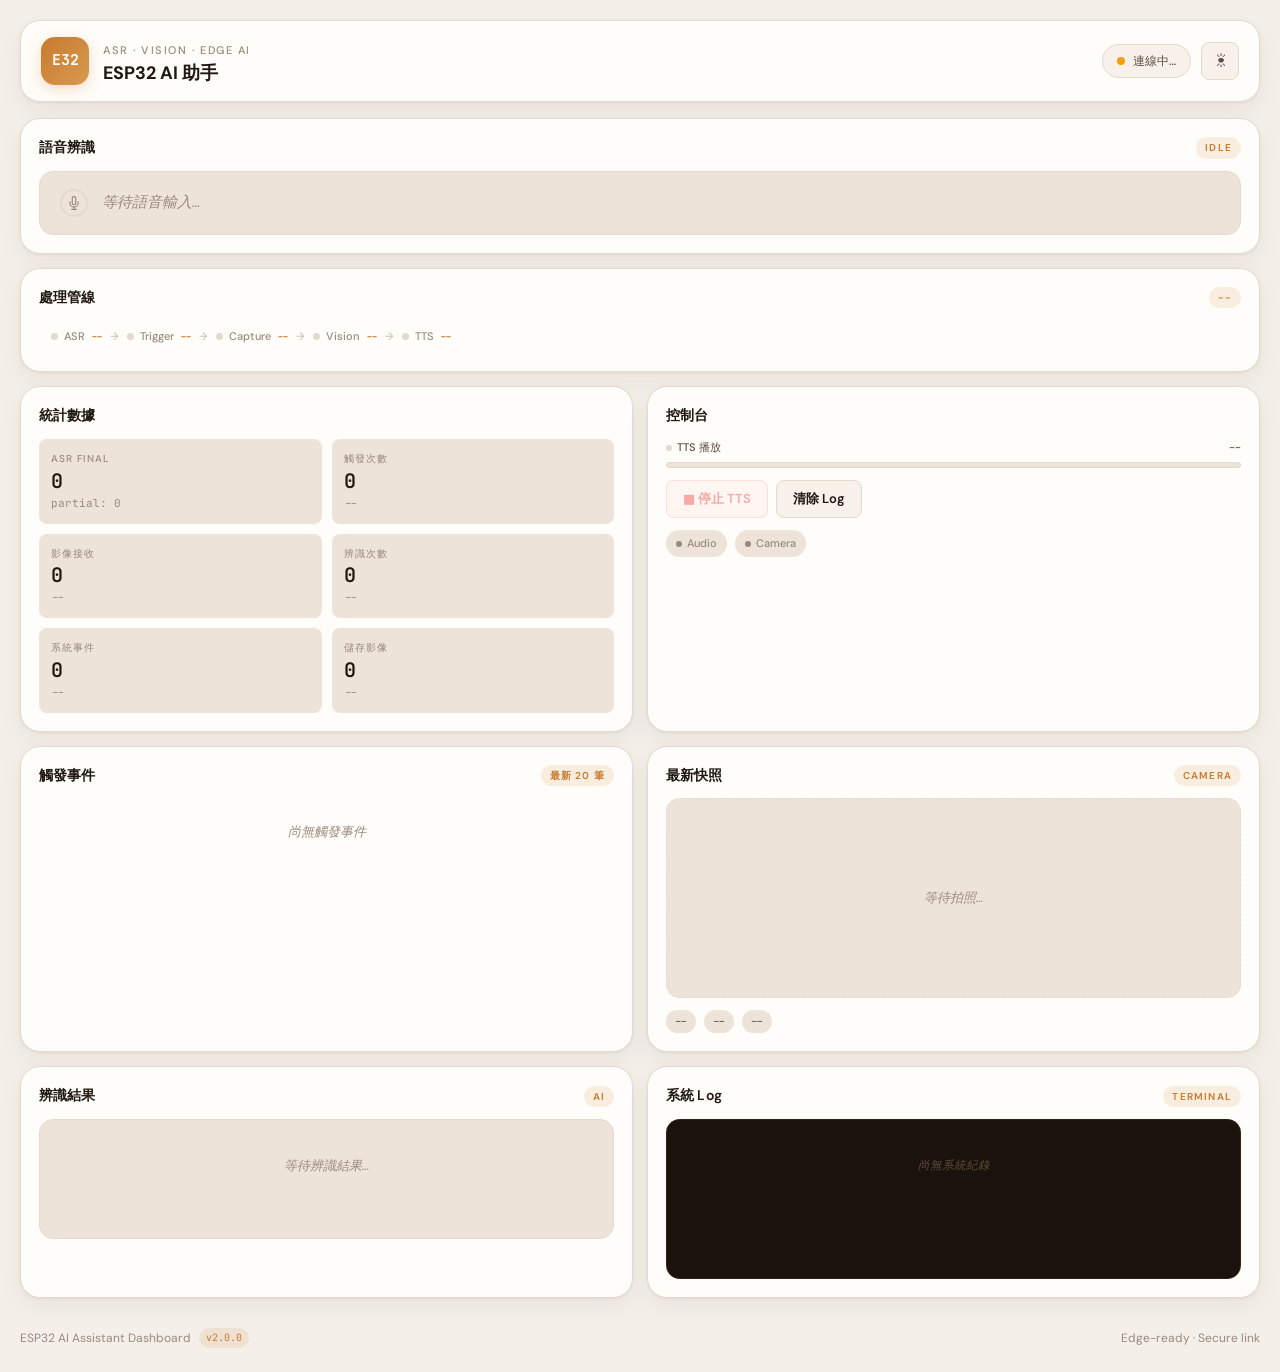
==== commit 6fd1da36: "Updating the Phase2 Web" ====
--- a/web/index.html
+++ b/web/index.html
@@ -196,7 +196,12 @@
       <section class="card card--snapshot" aria-label="最新快照">
         <div class="card-header">
           <h2>最新快照</h2>
-          <span class="card-chip">Camera</span>
+          <span class="card-chip" id="cameraModeChip">Camera</span>
+        </div>
+<!-- Phase 2: Live stream indicator -->
+        <div class="stream-status" id="streamStatus" style="display:none">
+          <span class="stream-dot" id="streamDot"></span>
+          <span id="streamFps">1 FPS</span>
         </div>
         <div class="snapshot-frame" id="snapshotFrame">
           <span class="snapshot-empty" id="snapshotEmpty">等待拍照…</span>
--- a/web/style.css
+++ b/web/style.css
@@ -820,3 +820,29 @@
 ::-webkit-scrollbar-track { background: transparent; }
 ::-webkit-scrollbar-thumb { background: var(--border); border-radius: 3px; }
 ::-webkit-scrollbar-thumb:hover { background: var(--ink-3); }
+
+/* ── Phase 2: Camera Stream Status ────────────────────── */
+.stream-status {
+  display: flex;
+  align-items: center;
+  gap: 6px;
+  padding: 4px 10px;
+  background: var(--bg-inset);
+  border-radius: var(--radius-pill);
+  font-size: 11px;
+  font-weight: 500;
+  color: var(--ink-2);
+  margin-top: 4px;
+}
+.stream-dot {
+  width: 6px;
+  height: 6px;
+  border-radius: 50%;
+  background: var(--border);
+  transition: background var(--transition);
+}
+.stream-dot.active {
+  background: var(--green);
+  box-shadow: 0 0 6px var(--accent-glow);
+  animation: pulse-dot 1.6s ease-in-out infinite;
+}
